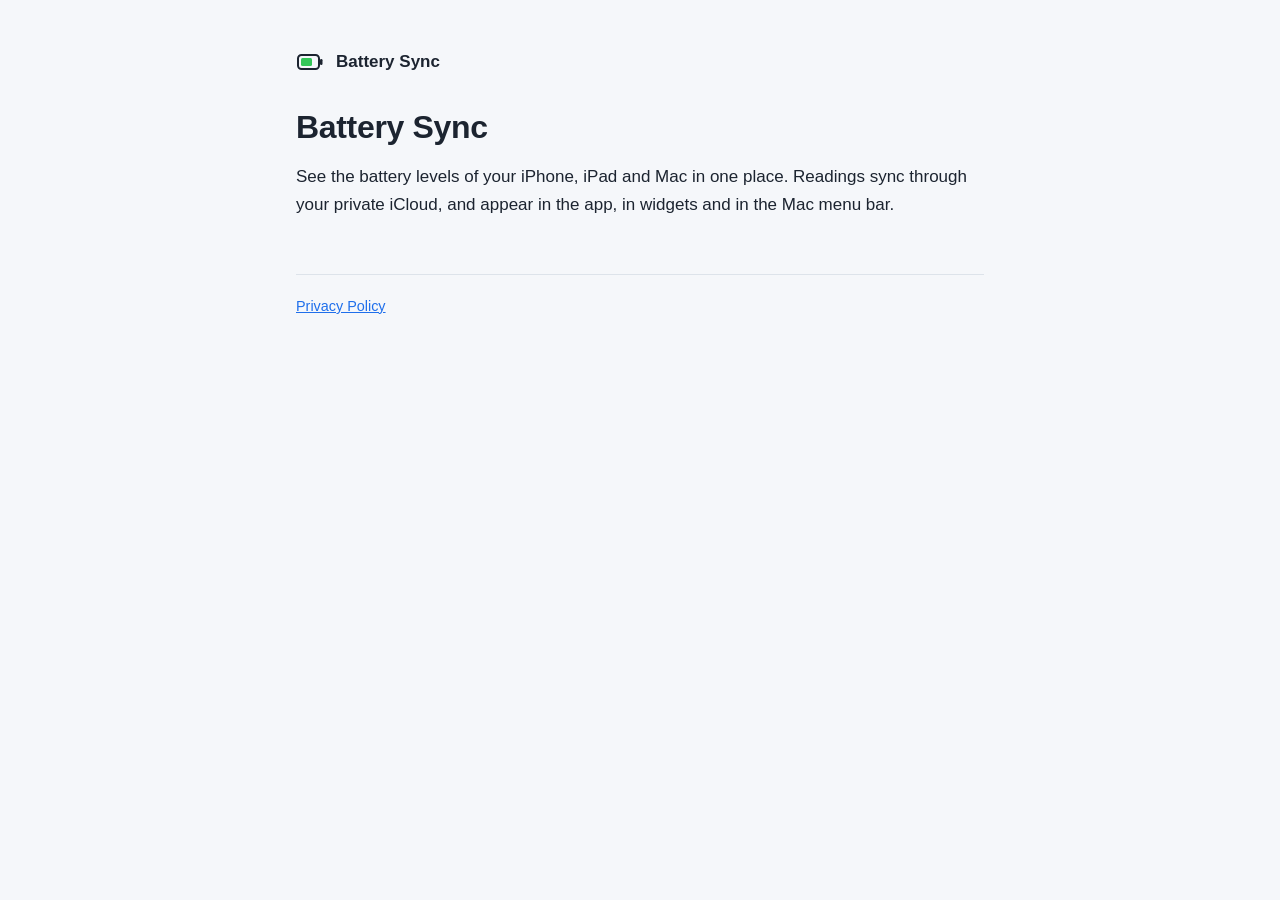
==== index.html @ 412a6c32 "Add privacy policy page and GitHub Pages config" ====
<!doctype html>
<html lang="en">
<head>
  <meta charset="utf-8">
  <meta name="viewport" content="width=device-width, initial-scale=1">
  <title>Battery Sync</title>
  <meta name="description" content="See the battery levels of your iPhone, iPad and Mac in one place, synced through your private iCloud.">
  <link rel="stylesheet" href="/assets/site.css">
</head>
<body>
  <div class="wrap">
    <header class="site">
      <svg class="mark" viewBox="0 0 28 28" aria-hidden="true">
        <rect x="2" y="7" width="21" height="14" rx="3.5" fill="none" stroke="currentColor" stroke-width="2"/>
        <rect x="24" y="11" width="2.5" height="6" rx="1.2" fill="currentColor"/>
        <rect x="5" y="10" width="11" height="8" rx="1.5" fill="#34c759"/>
      </svg>
      <a href="/">Battery Sync</a>
    </header>

    <main>
      <h1>Battery Sync</h1>
      <p>See the battery levels of your iPhone, iPad and Mac in one place. Readings sync through your private iCloud, and appear in the app, in widgets and in the Mac menu bar.</p>
    </main>

    <footer>
      <a href="/privacy">Privacy Policy</a>
    </footer>
  </div>
</body>
</html>
---- assets/site.css ----
:root {
  --bg: #f5f7fa;
  --surface: #ffffff;
  --text: #1c2430;
  --muted: #5b6676;
  --accent: #1f6feb;
  --border: #dde3ea;
  color-scheme: light dark;
}

@media (prefers-color-scheme: dark) {
  :root {
    --bg: #0f141a;
    --surface: #171e26;
    --text: #e6ebf1;
    --muted: #9aa6b5;
    --accent: #5ea2ff;
    --border: #2a333e;
  }
}

* { box-sizing: border-box; }

html { -webkit-text-size-adjust: 100%; }

body {
  margin: 0;
  background: var(--bg);
  color: var(--text);
  font: 17px/1.6 -apple-system, BlinkMacSystemFont, "SF Pro Text", "Segoe UI", Roboto, Helvetica, Arial, sans-serif;
}

a { color: var(--accent); }

.wrap {
  max-width: 720px;
  margin: 0 auto;
  padding: 48px 16px 64px;
}

header.site {
  display: flex;
  align-items: center;
  gap: 12px;
  margin-bottom: 32px;
}

header.site a {
  color: var(--text);
  text-decoration: none;
  font-weight: 600;
}

.mark {
  width: 28px;
  height: 28px;
  flex: none;
}

h1 {
  font-size: 2rem;
  line-height: 1.2;
  margin: 0 0 8px;
  letter-spacing: -0.01em;
}

h2 {
  font-size: 1.2rem;
  margin: 40px 0 8px;
}

.meta { color: var(--muted); margin: 0 0 24px; }

.summary {
  background: var(--surface);
  border: 1px solid var(--border);
  border-radius: 14px;
  padding: 4px 20px;
}

.summary ul { padding-left: 20px; }

ul { padding-left: 22px; }
li { margin: 6px 0; }

footer {
  margin-top: 56px;
  padding-top: 20px;
  border-top: 1px solid var(--border);
  color: var(--muted);
  font-size: 0.9rem;
}
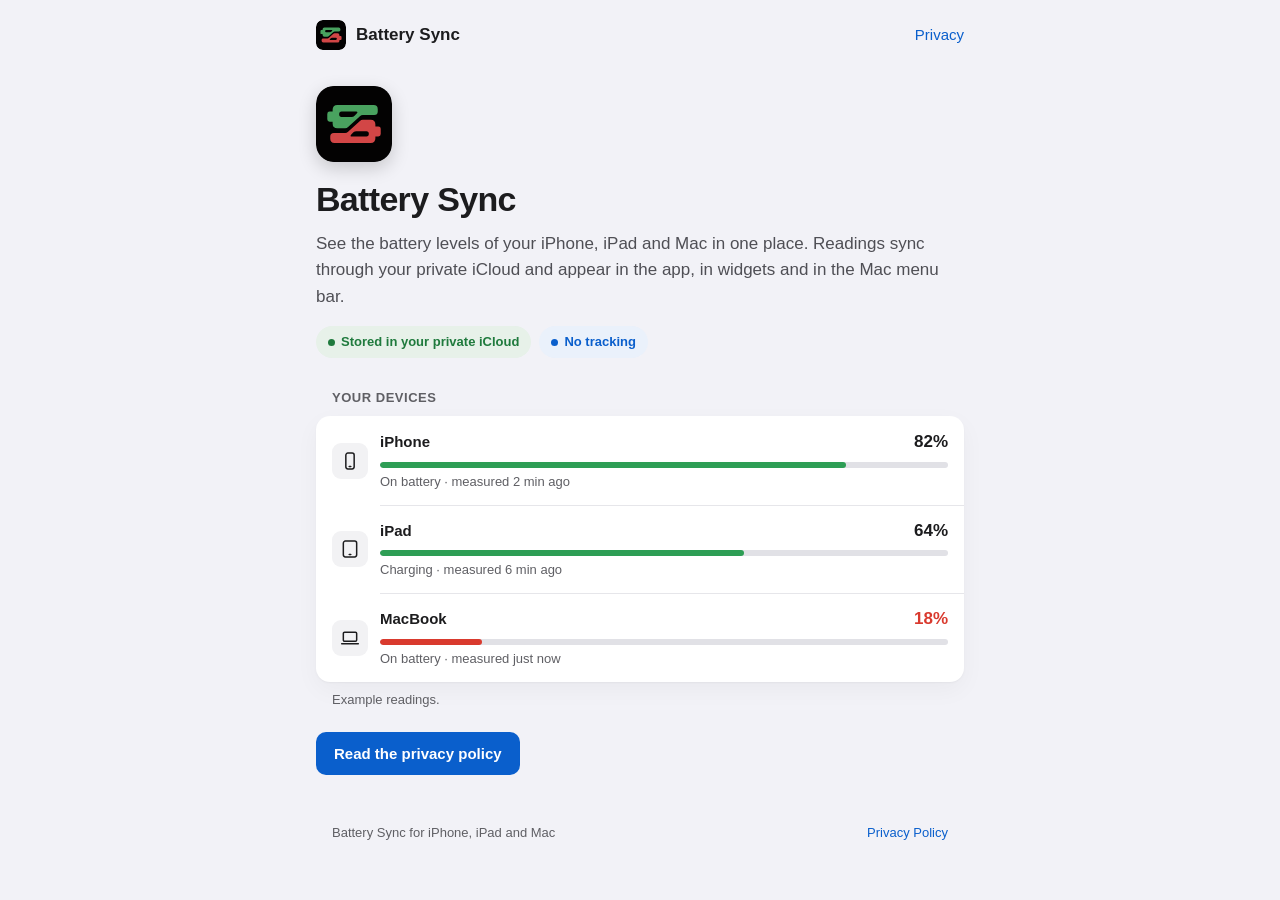
==== commit 9933e096: "Restyle site to match the Battery Sync app theme" ====
--- a/index.html
+++ b/index.html
@@ -5,25 +5,71 @@
   <meta name="viewport" content="width=device-width, initial-scale=1">
   <title>Battery Sync</title>
   <meta name="description" content="See the battery levels of your iPhone, iPad and Mac in one place, synced through your private iCloud.">
+  <meta name="theme-color" content="#f2f2f7" media="(prefers-color-scheme: light)">
+  <meta name="theme-color" content="#000000" media="(prefers-color-scheme: dark)">
+  <link rel="icon" href="/assets/icon.svg" type="image/svg+xml">
   <link rel="stylesheet" href="/assets/site.css">
 </head>
 <body>
+  <svg width="0" height="0" style="position:absolute" aria-hidden="true">
+    <symbol id="i-phone" viewBox="0 0 24 24"><rect x="7" y="2.5" width="10" height="19" rx="2.5"/><path d="M11 18.5h2"/></symbol>
+    <symbol id="i-ipad" viewBox="0 0 24 24"><rect x="4" y="2.5" width="16" height="19" rx="2.5"/><path d="M11 18.5h2"/></symbol>
+    <symbol id="i-laptop" viewBox="0 0 24 24"><rect x="4" y="5" width="16" height="11" rx="1.5"/><path d="M2 19h20"/></symbol>
+  </svg>
+
   <div class="wrap">
-    <header class="site">
-      <svg class="mark" viewBox="0 0 28 28" aria-hidden="true">
-        <rect x="2" y="7" width="21" height="14" rx="3.5" fill="none" stroke="currentColor" stroke-width="2"/>
-        <rect x="24" y="11" width="2.5" height="6" rx="1.2" fill="currentColor"/>
-        <rect x="5" y="10" width="11" height="8" rx="1.5" fill="#34c759"/>
-      </svg>
-      <a href="/">Battery Sync</a>
+    <nav class="topbar" aria-label="Site">
+      <a class="brand" href="/"><img src="/assets/icon.svg" alt="">Battery Sync</a>
+      <a class="navlink" href="/privacy">Privacy</a>
+    </nav>
+
+    <header class="hero">
+      <img class="app-icon" src="/assets/icon.svg" alt="Battery Sync app icon">
+      <h1>Battery Sync</h1>
+      <p class="lede">See the battery levels of your iPhone, iPad and Mac in one place. Readings sync through your private iCloud and appear in the app, in widgets and in the Mac menu bar.</p>
+      <div class="badges">
+        <span class="badge">Stored in your private iCloud</span>
+        <span class="badge blue">No tracking</span>
+      </div>
     </header>
 
     <main>
-      <h1>Battery Sync</h1>
-      <p>See the battery levels of your iPhone, iPad and Mac in one place. Readings sync through your private iCloud, and appear in the app, in widgets and in the Mac menu bar.</p>
+      <section aria-labelledby="devices">
+        <h2 class="section-title" id="devices">Your devices</h2>
+        <div class="card devices" role="img" aria-label="Example: iPhone at 82 percent, iPad at 64 percent charging, MacBook at 18 percent low">
+          <div class="row">
+            <span class="tile"><svg><use href="#i-phone"/></svg></span>
+            <div class="row-body">
+              <div class="device-head"><span class="device-name">iPhone</span><span class="device-pct">82%</span></div>
+              <div class="bar"><span style="width:82%"></span></div>
+              <div class="device-sub">On battery · measured 2 min ago</div>
+            </div>
+          </div>
+          <div class="row">
+            <span class="tile"><svg><use href="#i-ipad"/></svg></span>
+            <div class="row-body">
+              <div class="device-head"><span class="device-name">iPad</span><span class="device-pct">64%</span></div>
+              <div class="bar"><span style="width:64%"></span></div>
+              <div class="device-sub">Charging · measured 6 min ago</div>
+            </div>
+          </div>
+          <div class="row">
+            <span class="tile"><svg><use href="#i-laptop"/></svg></span>
+            <div class="row-body">
+              <div class="device-head"><span class="device-name">MacBook</span><span class="device-pct low">18%</span></div>
+              <div class="bar"><span class="low" style="width:18%"></span></div>
+              <div class="device-sub">On battery · measured just now</div>
+            </div>
+          </div>
+        </div>
+        <p class="footnote">Example readings.</p>
+      </section>
+
+      <a class="cta" href="/privacy">Read the privacy policy</a>
     </main>
 
     <footer>
+      <span>Battery Sync for iPhone, iPad and Mac</span>
       <a href="/privacy">Privacy Policy</a>
     </footer>
   </div>
--- a/assets/site.css
+++ b/assets/site.css
@@ -1,22 +1,54 @@
+/* Palette mirrors AppTheme in the Battery Sync app (UI/DesignSystem.swift). */
 :root {
-  --bg: #f5f7fa;
+  --background: #f2f2f7;
   --surface: #ffffff;
-  --text: #1c2430;
-  --muted: #5b6676;
-  --accent: #1f6feb;
-  --border: #dde3ea;
+  --elevated: #ffffff;
+  --line: #e1e1e6;
+  --divider: #e6e6ea;
+  --accent: #0a5fcc;
+  --link: #0a5fcc;
+  --text: #1c1c1e;
+  --muted: #5f5f64;
+  --secondary: #4f4f55;
+  --warning: #d93a2e;
+  --destructive: #b32318;
+  --recent: #1f7a3d;
+  --recent-tint: #e7f1e9;
+  --charging: #2e9e55;
+  --healthy-tint: #eaf1fb;
+  --healthy-border: #c9dcf5;
+  --danger-tint: #fcedeb;
+  --stale-tint: #e3e3e8;
+  --icon-tile: #f2f2f4;
+  --shadow: 0 1px 2px rgba(0, 0, 0, 0.04), 0 8px 24px rgba(0, 0, 0, 0.04);
   color-scheme: light dark;
 }
 
 @media (prefers-color-scheme: dark) {
   :root {
-    --bg: #0f141a;
-    --surface: #171e26;
-    --text: #e6ebf1;
-    --muted: #9aa6b5;
-    --accent: #5ea2ff;
-    --border: #2a333e;
+    --background: #000000;
+    --surface: #1c1c1e;
+    --elevated: #2c2c2e;
+    --line: #38383b;
+    --divider: #38383a;
+    --accent: #0a6cdb;
+    --link: #5aa9ff;
+    --text: #f2f2f7;
+    --muted: #aeaeb2;
+    --secondary: #bcbcc2;
+    --warning: #ff453a;
+    --destructive: #ff6961;
+    --recent: #4cd97b;
+    --recent-tint: #12301c;
+    --charging: #30d158;
+    --healthy-tint: #14263d;
+    --healthy-border: #2a3a52;
+    --danger-tint: #2e1614;
+    --stale-tint: #3a3a3c;
+    --icon-tile: #2c2c2e;
+    --shadow: none;
   }
+  .hero .app-icon, .brand img { box-shadow: 0 0 0 1px var(--line); }
 }
 
 * { box-sizing: border-box; }
@@ -25,68 +57,243 @@
 
 body {
   margin: 0;
-  background: var(--bg);
+  background: var(--background);
   color: var(--text);
-  font: 17px/1.6 -apple-system, BlinkMacSystemFont, "SF Pro Text", "Segoe UI", Roboto, Helvetica, Arial, sans-serif;
-}
-
-a { color: var(--accent); }
+  font: 17px/1.55 -apple-system, BlinkMacSystemFont, "SF Pro Text", "Segoe UI", Roboto, Helvetica, Arial, sans-serif;
+  -webkit-font-smoothing: antialiased;
+}
+
+a { color: var(--link); text-decoration: none; }
+a:hover { text-decoration: underline; }
+a:focus-visible { outline: 2px solid var(--accent); outline-offset: 2px; border-radius: 4px; }
+
+strong { font-weight: 600; }
 
 .wrap {
-  max-width: 720px;
+  max-width: 680px;
   margin: 0 auto;
-  padding: 48px 16px 64px;
-}
-
-header.site {
-  display: flex;
-  align-items: center;
+  padding: 20px 16px 56px;
+}
+
+/* Top bar */
+.topbar {
+  display: flex;
+  align-items: center;
+  justify-content: space-between;
   gap: 12px;
-  margin-bottom: 32px;
-}
-
-header.site a {
+  margin-bottom: 36px;
+}
+
+.brand {
+  display: inline-flex;
+  align-items: center;
+  gap: 10px;
   color: var(--text);
-  text-decoration: none;
-  font-weight: 600;
-}
-
-.mark {
-  width: 28px;
-  height: 28px;
+  font-weight: 600;
+}
+.brand:hover { text-decoration: none; }
+.brand img { width: 30px; height: 30px; border-radius: 7px; }
+
+.navlink { font-size: 15px; font-weight: 500; }
+
+/* Hero */
+.hero { margin-bottom: 28px; }
+
+.hero .app-icon {
+  width: 76px;
+  height: 76px;
+  border-radius: 18px;
+  display: block;
+  margin-bottom: 18px;
+  box-shadow: 0 6px 18px rgba(0, 0, 0, 0.18);
+}
+
+h1 {
+  font-size: 34px;
+  line-height: 1.15;
+  font-weight: 700;
+  letter-spacing: -0.02em;
+  margin: 0 0 6px;
+}
+
+.lede {
+  color: var(--secondary);
+  margin: 12px 0 0;
+}
+
+.meta { color: var(--muted); font-size: 15px; margin: 0; }
+
+.badges { display: flex; flex-wrap: wrap; gap: 8px; margin-top: 16px; }
+
+.badge {
+  display: inline-flex;
+  align-items: center;
+  gap: 6px;
+  padding: 6px 12px;
+  border-radius: 999px;
+  font-size: 13px;
+  font-weight: 600;
+  background: var(--recent-tint);
+  color: var(--recent);
+}
+.badge::before {
+  content: "";
+  width: 7px;
+  height: 7px;
+  border-radius: 50%;
+  background: currentColor;
+}
+.badge.blue { background: var(--healthy-tint); color: var(--link); }
+
+/* Grouped sections, like GlacierSection */
+section { margin-top: 30px; }
+
+.section-title {
+  font-size: 13px;
+  font-weight: 600;
+  text-transform: uppercase;
+  letter-spacing: 0.04em;
+  color: var(--muted);
+  margin: 0 0 8px;
+  padding: 0 16px;
+}
+
+.card {
+  background: var(--surface);
+  border-radius: 14px;
+  box-shadow: var(--shadow);
+  overflow: hidden;
+}
+
+.card > p { margin: 0; padding: 14px 16px; }
+.card > p + p { padding-top: 0; }
+
+.footnote {
+  font-size: 13px;
+  color: var(--muted);
+  margin: 8px 0 0;
+  padding: 0 16px;
+}
+
+.row {
+  display: flex;
+  align-items: flex-start;
+  gap: 12px;
+  padding: 13px 16px;
+  position: relative;
+}
+
+.row + .row::before {
+  content: "";
+  position: absolute;
+  top: 0;
+  right: 0;
+  left: 64px;
+  height: 1px;
+  background: var(--divider);
+}
+
+.row-body { min-width: 0; flex: 1; }
+
+.row-title {
+  font-size: 16px;
+  font-weight: 600;
+  line-height: 1.35;
+  margin: 2px 0 2px;
+}
+
+.row-detail {
+  font-size: 15px;
+  line-height: 1.5;
+  color: var(--muted);
+  margin: 0;
+}
+
+.row.danger .row-title { color: var(--destructive); }
+
+/* Icon tiles, like DeviceIcon */
+.tile {
   flex: none;
-}
-
-h1 {
-  font-size: 2rem;
-  line-height: 1.2;
-  margin: 0 0 8px;
-  letter-spacing: -0.01em;
-}
-
-h2 {
-  font-size: 1.2rem;
-  margin: 40px 0 8px;
-}
-
-.meta { color: var(--muted); margin: 0 0 24px; }
-
+  width: 36px;
+  height: 36px;
+  border-radius: 9px;
+  display: grid;
+  place-items: center;
+  background: var(--icon-tile);
+  color: var(--text);
+}
+.tile svg {
+  width: 20px;
+  height: 20px;
+  fill: none;
+  stroke: currentColor;
+  stroke-width: 1.8;
+  stroke-linecap: round;
+  stroke-linejoin: round;
+}
+.tile.blue { background: var(--healthy-tint); color: var(--link); }
+.tile.green { background: var(--recent-tint); color: var(--recent); }
+.tile.red { background: var(--danger-tint); color: var(--destructive); }
+.tile.gray { background: var(--stale-tint); color: var(--secondary); }
+
+/* Summary hero card */
 .summary {
   background: var(--surface);
-  border: 1px solid var(--border);
-  border-radius: 14px;
-  padding: 4px 20px;
-}
-
-.summary ul { padding-left: 20px; }
-
-ul { padding-left: 22px; }
-li { margin: 6px 0; }
+  border: 1px solid var(--healthy-border);
+  border-radius: 16px;
+  box-shadow: var(--shadow);
+  overflow: hidden;
+}
+.summary .row + .row::before { background: var(--divider); }
+
+/* Device preview on the home page, like the Devices list */
+.devices .row { align-items: center; }
+.device-head {
+  display: flex;
+  align-items: baseline;
+  justify-content: space-between;
+  gap: 8px;
+}
+.device-name { font-size: 15px; font-weight: 600; }
+.device-pct { font-size: 17px; font-weight: 700; font-variant-numeric: tabular-nums; }
+.device-pct.low { color: var(--warning); }
+.device-sub { font-size: 13px; color: var(--muted); margin-top: 4px; }
+.bar {
+  height: 6px;
+  border-radius: 3px;
+  background: var(--line);
+  margin-top: 6px;
+  overflow: hidden;
+}
+.bar span { display: block; height: 100%; border-radius: 3px; background: var(--charging); }
+.bar span.low { background: var(--warning); }
+
+.cta {
+  display: inline-flex;
+  align-items: center;
+  gap: 8px;
+  margin-top: 22px;
+  padding: 10px 18px;
+  border-radius: 10px;
+  background: var(--accent);
+  color: #fff;
+  font-weight: 600;
+  font-size: 15px;
+}
+.cta:hover { text-decoration: none; filter: brightness(1.06); }
 
 footer {
-  margin-top: 56px;
-  padding-top: 20px;
-  border-top: 1px solid var(--border);
-  color: var(--muted);
-  font-size: 0.9rem;
-}
+  margin-top: 48px;
+  padding: 0 16px;
+  color: var(--muted);
+  font-size: 13px;
+  display: flex;
+  flex-wrap: wrap;
+  gap: 6px 16px;
+  justify-content: space-between;
+}
+
+@media (max-width: 480px) {
+  h1 { font-size: 30px; }
+  .hero .app-icon { width: 64px; height: 64px; border-radius: 15px; }
+}
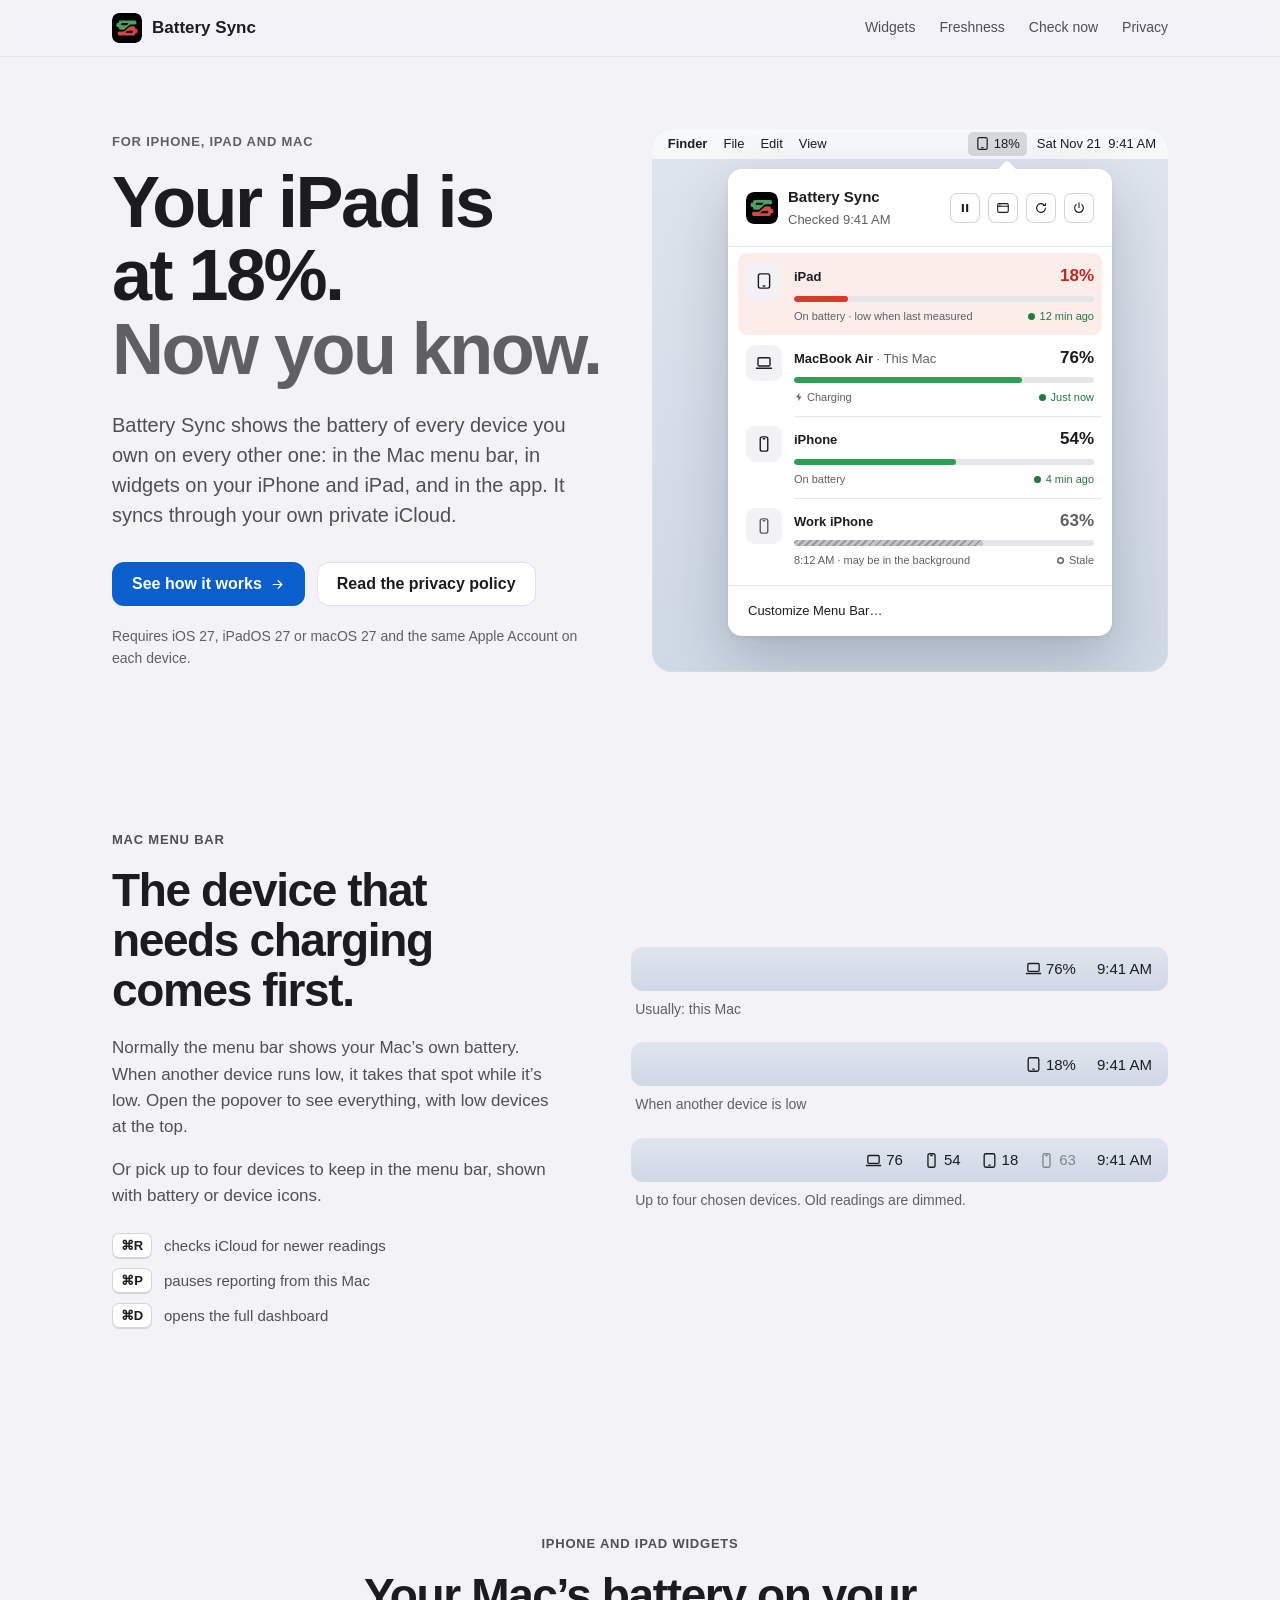
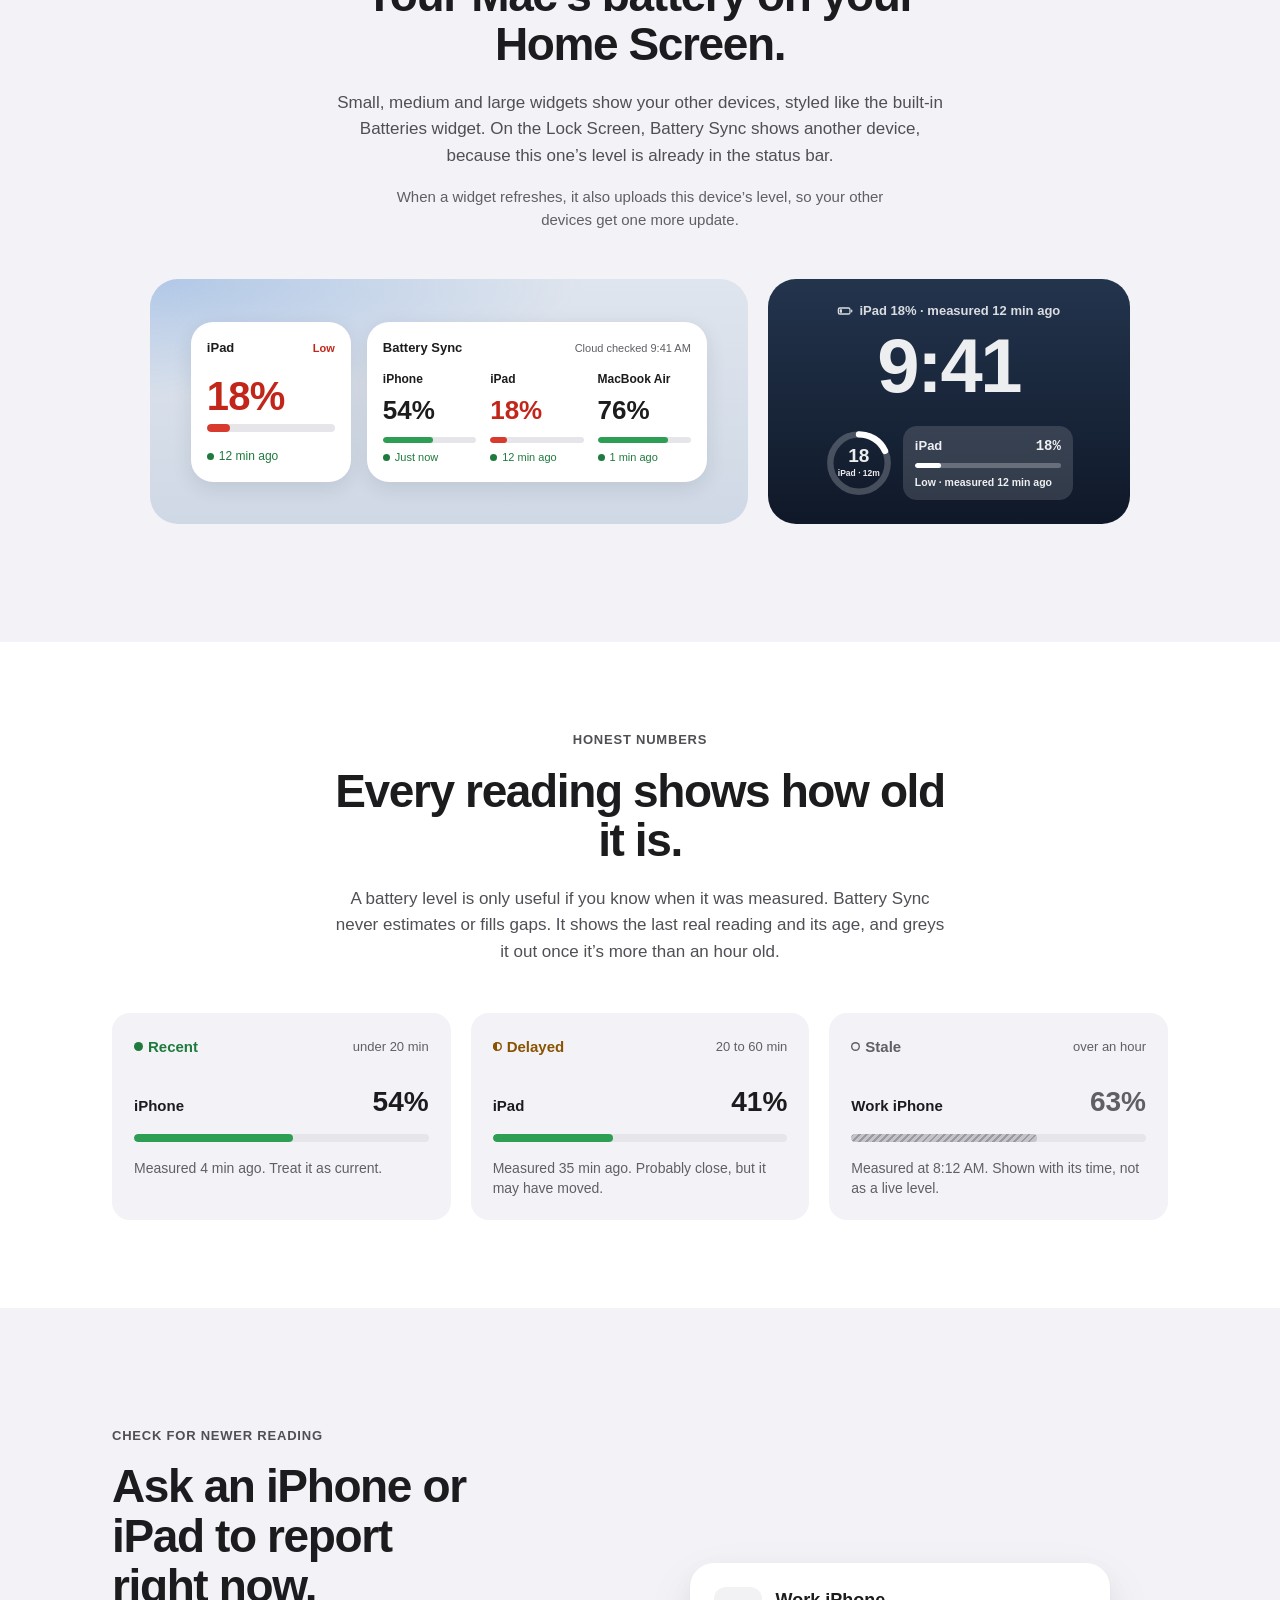
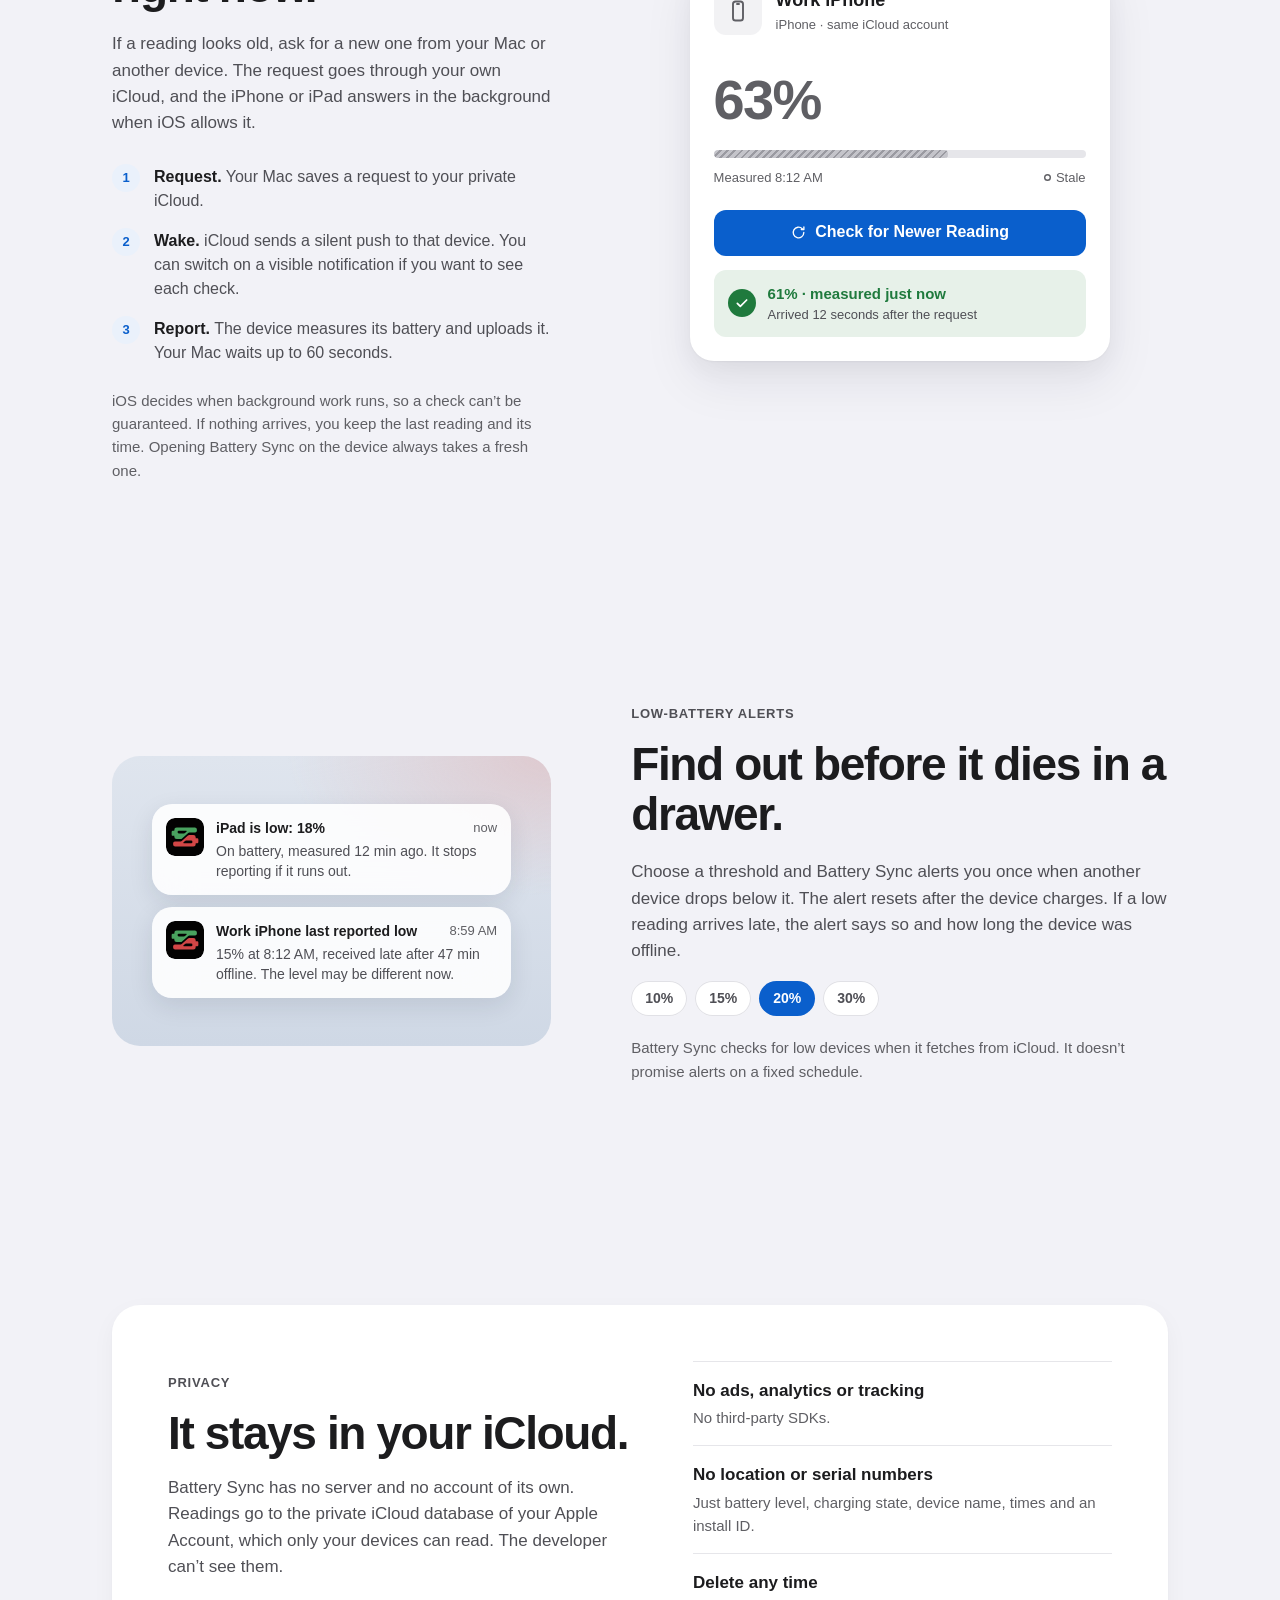
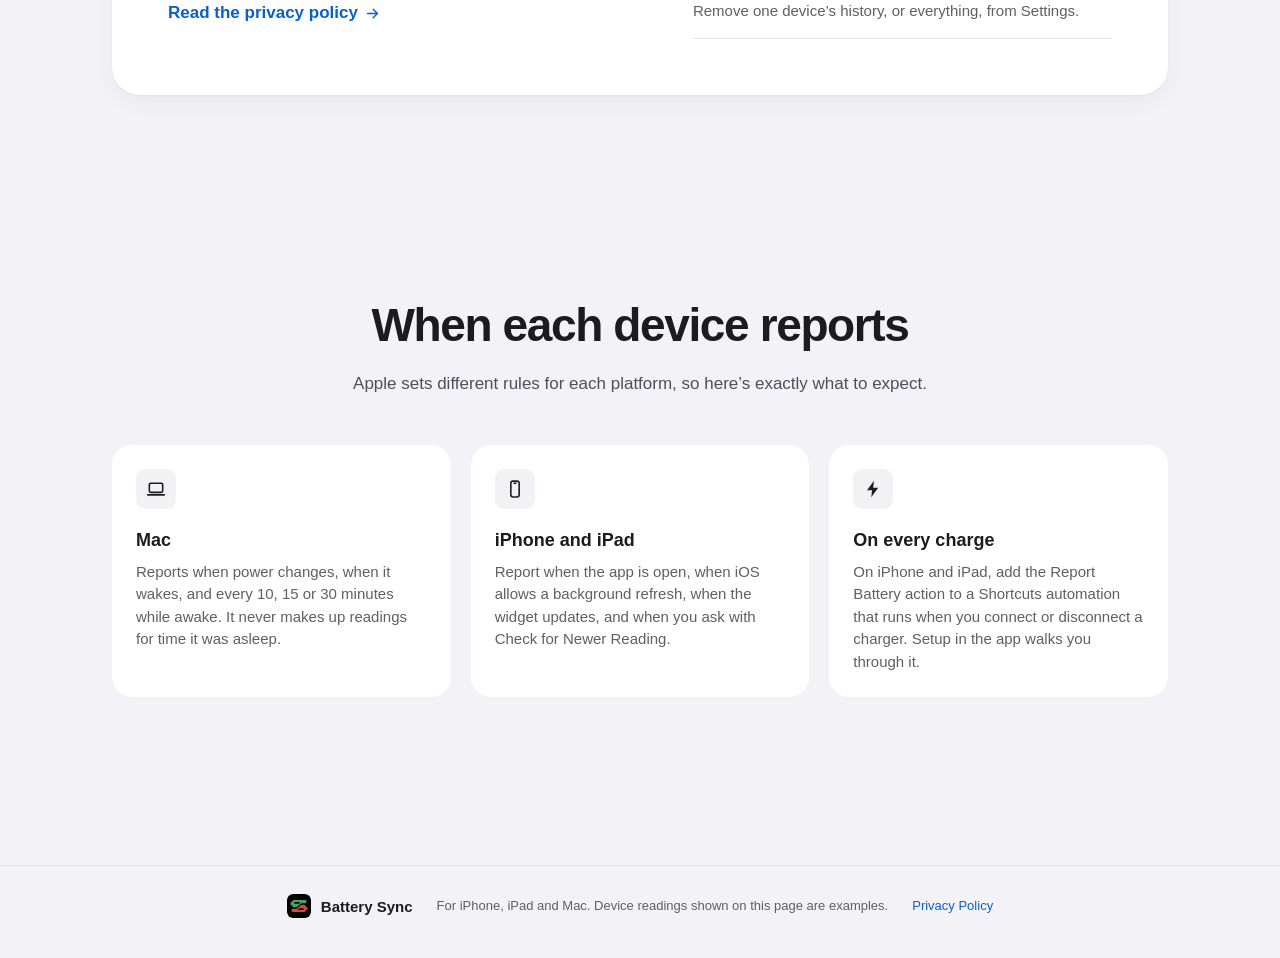
==== commit b17cd46f: "Design and build the home page" ====
--- a/index.html
+++ b/index.html
@@ -3,75 +3,343 @@
 <head>
   <meta charset="utf-8">
   <meta name="viewport" content="width=device-width, initial-scale=1">
-  <title>Battery Sync</title>
-  <meta name="description" content="See the battery levels of your iPhone, iPad and Mac in one place, synced through your private iCloud.">
+  <title>Battery Sync for iPhone, iPad and Mac</title>
+  <meta name="description" content="See the battery level of your iPhone, iPad and Mac on each other: in the Mac menu bar, in widgets and in the app. Synced through your private iCloud.">
   <meta name="theme-color" content="#f2f2f7" media="(prefers-color-scheme: light)">
   <meta name="theme-color" content="#000000" media="(prefers-color-scheme: dark)">
+  <meta property="og:title" content="Battery Sync">
+  <meta property="og:description" content="Your iPhone, iPad and Mac batteries, on each other. Synced through your private iCloud.">
+  <link rel="canonical" href="https://batterysynceverywhere.url2.at/">
   <link rel="icon" href="/assets/icon.svg" type="image/svg+xml">
   <link rel="stylesheet" href="/assets/site.css">
+  <link rel="stylesheet" href="/assets/home.css">
 </head>
-<body>
+<body class="home">
   <svg width="0" height="0" style="position:absolute" aria-hidden="true">
-    <symbol id="i-phone" viewBox="0 0 24 24"><rect x="7" y="2.5" width="10" height="19" rx="2.5"/><path d="M11 18.5h2"/></symbol>
-    <symbol id="i-ipad" viewBox="0 0 24 24"><rect x="4" y="2.5" width="16" height="19" rx="2.5"/><path d="M11 18.5h2"/></symbol>
-    <symbol id="i-laptop" viewBox="0 0 24 24"><rect x="4" y="5" width="16" height="11" rx="1.5"/><path d="M2 19h20"/></symbol>
+    <symbol id="g-laptop" viewBox="0 0 24 24"><rect x="4" y="5" width="16" height="11" rx="1.6"/><path d="M2 19h20"/></symbol>
+    <symbol id="g-phone" viewBox="0 0 24 24"><rect x="7" y="2.5" width="10" height="19" rx="2.6"/><path d="M11 5h2"/></symbol>
+    <symbol id="g-ipad" viewBox="0 0 24 24"><rect x="4.5" y="2.5" width="15" height="19" rx="2.4"/><path d="M11 18.6h2"/></symbol>
+    <symbol id="g-bolt" viewBox="0 0 24 24"><path fill="currentColor" stroke="none" d="M13.2 2 4.8 13.4h6.1L9.9 22l8.4-11.4h-6.1z"/></symbol>
+    <symbol id="g-pause" viewBox="0 0 24 24"><rect fill="currentColor" stroke="none" x="6.5" y="5" width="3.6" height="14" rx="1"/><rect fill="currentColor" stroke="none" x="13.9" y="5" width="3.6" height="14" rx="1"/></symbol>
+    <symbol id="g-window" viewBox="0 0 24 24"><rect x="3" y="4.5" width="18" height="15" rx="2.2"/><path d="M3 9h18"/><path d="M6 6.8h.01M8.4 6.8h.01"/></symbol>
+    <symbol id="g-refresh" viewBox="0 0 24 24"><path d="M19.5 12a7.5 7.5 0 1 1-2.2-5.3"/><path d="M19.6 4.2v3.6H16"/></symbol>
+    <symbol id="g-power" viewBox="0 0 24 24"><path d="M12 3v8"/><path d="M7.1 6.3a7.5 7.5 0 1 0 9.8 0"/></symbol>
+    <symbol id="g-battery" viewBox="0 0 24 24"><rect x="2" y="7.5" width="17.5" height="9" rx="2.4"/><path d="M22 10.8v2.4"/><rect fill="currentColor" stroke="none" x="4" y="9.5" width="3.5" height="5" rx=".8"/></symbol>
+    <symbol id="g-check" viewBox="0 0 24 24"><path d="M5 12.5l4.5 4.5L19 7.5"/></symbol>
+    <symbol id="g-arrow" viewBox="0 0 24 24"><path d="M5 12h14M13 6l6 6-6 6"/></symbol>
   </svg>
 
-  <div class="wrap">
-    <nav class="topbar" aria-label="Site">
+  <nav class="site-nav" aria-label="Site">
+    <div class="container nav-inner">
       <a class="brand" href="/"><img src="/assets/icon.svg" alt="">Battery Sync</a>
-      <a class="navlink" href="/privacy">Privacy</a>
-    </nav>
-
-    <header class="hero">
-      <img class="app-icon" src="/assets/icon.svg" alt="Battery Sync app icon">
-      <h1>Battery Sync</h1>
-      <p class="lede">See the battery levels of your iPhone, iPad and Mac in one place. Readings sync through your private iCloud and appear in the app, in widgets and in the Mac menu bar.</p>
-      <div class="badges">
-        <span class="badge">Stored in your private iCloud</span>
-        <span class="badge blue">No tracking</span>
-      </div>
-    </header>
-
-    <main>
-      <section aria-labelledby="devices">
-        <h2 class="section-title" id="devices">Your devices</h2>
-        <div class="card devices" role="img" aria-label="Example: iPhone at 82 percent, iPad at 64 percent charging, MacBook at 18 percent low">
-          <div class="row">
-            <span class="tile"><svg><use href="#i-phone"/></svg></span>
-            <div class="row-body">
-              <div class="device-head"><span class="device-name">iPhone</span><span class="device-pct">82%</span></div>
-              <div class="bar"><span style="width:82%"></span></div>
-              <div class="device-sub">On battery · measured 2 min ago</div>
-            </div>
-          </div>
-          <div class="row">
-            <span class="tile"><svg><use href="#i-ipad"/></svg></span>
-            <div class="row-body">
-              <div class="device-head"><span class="device-name">iPad</span><span class="device-pct">64%</span></div>
-              <div class="bar"><span style="width:64%"></span></div>
-              <div class="device-sub">Charging · measured 6 min ago</div>
-            </div>
-          </div>
-          <div class="row">
-            <span class="tile"><svg><use href="#i-laptop"/></svg></span>
-            <div class="row-body">
-              <div class="device-head"><span class="device-name">MacBook</span><span class="device-pct low">18%</span></div>
-              <div class="bar"><span class="low" style="width:18%"></span></div>
-              <div class="device-sub">On battery · measured just now</div>
-            </div>
-          </div>
-        </div>
-        <p class="footnote">Example readings.</p>
-      </section>
-
-      <a class="cta" href="/privacy">Read the privacy policy</a>
-    </main>
-
-    <footer>
-      <span>Battery Sync for iPhone, iPad and Mac</span>
+      <div class="nav-links">
+        <a href="#widgets">Widgets</a>
+        <a href="#freshness">Freshness</a>
+        <a href="#check">Check now</a>
+        <a href="/privacy">Privacy</a>
+      </div>
+    </div>
+  </nav>
+
+  <header class="hero">
+    <div class="container hero-grid">
+      <div class="hero-copy">
+        <p class="eyebrow">For iPhone, iPad and Mac</p>
+        <h1>Your iPad is at&nbsp;18%.<br><span>Now you know.</span></h1>
+        <p class="hero-lede">Battery Sync shows the battery of every device you own on every other one: in the Mac menu bar, in widgets on your iPhone and iPad, and in the app. It syncs through your own private iCloud.</p>
+        <div class="hero-actions">
+          <a class="button primary" href="#how">See how it works <svg class="g"><use href="#g-arrow"/></svg></a>
+          <a class="button" href="/privacy">Read the privacy policy</a>
+        </div>
+        <p class="hero-note">Requires iOS 27, iPadOS 27 or macOS 27 and the same Apple Account on each device.</p>
+      </div>
+
+      <div class="hero-visual" aria-label="The Battery Sync menu bar popover on a Mac, listing an iPad at 18 percent, a MacBook Air at 76 percent and charging, an iPhone at 54 percent, and a work iPhone whose reading is stale." role="img">
+        <div class="desk">
+          <div class="menubar" aria-hidden="true">
+            <span class="mb-left"><b>Finder</b><span>File</span><span>Edit</span><span>View</span></span>
+            <span class="mb-right">
+              <span class="mb-item active"><svg class="g"><use href="#g-ipad"/></svg>18%</span>
+              <span class="mb-clock">Sat Nov 21&nbsp; 9:41 AM</span>
+            </span>
+          </div>
+          <div class="popover" aria-hidden="true">
+            <div class="pop-head">
+              <img src="/assets/icon.svg" alt="" class="pop-icon">
+              <div class="pop-title"><b>Battery Sync</b><span>Checked 9:41 AM</span></div>
+              <div class="pop-buttons">
+                <span class="pbtn"><svg class="g"><use href="#g-pause"/></svg></span>
+                <span class="pbtn"><svg class="g"><use href="#g-window"/></svg></span>
+                <span class="pbtn"><svg class="g"><use href="#g-refresh"/></svg></span>
+                <span class="pbtn"><svg class="g"><use href="#g-power"/></svg></span>
+              </div>
+            </div>
+            <div class="pop-rows">
+              <div class="drow alert">
+                <span class="dtile"><svg class="g"><use href="#g-ipad"/></svg></span>
+                <div class="dbody">
+                  <div class="dline"><b>iPad</b><span class="pct low">18%</span></div>
+                  <div class="lbar"><i class="low" style="width:18%"></i></div>
+                  <div class="dline sub"><span>On battery · low when last measured</span><span class="fresh recent"><i class="dot"></i>12 min ago</span></div>
+                </div>
+              </div>
+              <div class="drow">
+                <span class="dtile"><svg class="g"><use href="#g-laptop"/></svg></span>
+                <div class="dbody">
+                  <div class="dline"><span><b>MacBook Air</b> <span class="muted">· This Mac</span></span><span class="pct">76%</span></div>
+                  <div class="lbar"><i style="width:76%"></i></div>
+                  <div class="dline sub"><span><svg class="g bolt"><use href="#g-bolt"/></svg>Charging</span><span class="fresh recent"><i class="dot"></i>Just now</span></div>
+                </div>
+              </div>
+              <div class="drow">
+                <span class="dtile"><svg class="g"><use href="#g-phone"/></svg></span>
+                <div class="dbody">
+                  <div class="dline"><b>iPhone</b><span class="pct">54%</span></div>
+                  <div class="lbar"><i style="width:54%"></i></div>
+                  <div class="dline sub"><span>On battery</span><span class="fresh recent"><i class="dot"></i>4 min ago</span></div>
+                </div>
+              </div>
+              <div class="drow stale">
+                <span class="dtile"><svg class="g"><use href="#g-phone"/></svg></span>
+                <div class="dbody">
+                  <div class="dline"><b>Work iPhone</b><span class="pct">63%</span></div>
+                  <div class="lbar"><i class="hatch" style="width:63%"></i></div>
+                  <div class="dline sub"><span>8:12 AM · may be in the background</span><span class="fresh"><i class="dot empty"></i>Stale</span></div>
+                </div>
+              </div>
+            </div>
+            <div class="pop-foot">Customize Menu Bar…</div>
+          </div>
+        </div>
+      </div>
+    </div>
+  </header>
+
+  <main id="how">
+    <!-- Menu bar -->
+    <section class="feature">
+      <div class="container split">
+        <div class="copy">
+          <p class="kicker">Mac menu bar</p>
+          <h2>The device that needs charging comes&nbsp;first.</h2>
+          <p>Normally the menu bar shows your Mac’s own battery. When another device runs low, it takes that spot while it’s low. Open the popover to see everything, with low devices at the top.</p>
+          <p>Or pick up to four devices to keep in the menu bar, shown with battery or device icons.</p>
+          <ul class="facts">
+            <li><kbd>⌘R</kbd> checks iCloud for newer readings</li>
+            <li><kbd>⌘P</kbd> pauses reporting from this Mac</li>
+            <li><kbd>⌘D</kbd> opens the full dashboard</li>
+          </ul>
+        </div>
+        <div class="visual stack-bars" role="img" aria-label="Three ways the menu bar item can look: this Mac at 76 percent, an iPad at 18 percent when it is low, and four chosen devices side by side.">
+          <figure>
+            <div class="bar-strip"><span class="mb-item"><svg class="g"><use href="#g-laptop"/></svg>76%</span><span class="mb-clock">9:41 AM</span></div>
+            <figcaption>Usually: this Mac</figcaption>
+          </figure>
+          <figure>
+            <div class="bar-strip"><span class="mb-item"><svg class="g"><use href="#g-ipad"/></svg>18%</span><span class="mb-clock">9:41 AM</span></div>
+            <figcaption>When another device is low</figcaption>
+          </figure>
+          <figure>
+            <div class="bar-strip"><span class="mb-item"><svg class="g"><use href="#g-laptop"/></svg>76</span><span class="mb-item"><svg class="g"><use href="#g-phone"/></svg>54</span><span class="mb-item"><svg class="g"><use href="#g-ipad"/></svg>18</span><span class="mb-item dim"><svg class="g"><use href="#g-phone"/></svg>63</span><span class="mb-clock">9:41 AM</span></div>
+            <figcaption>Up to four chosen devices. Old readings are dimmed.</figcaption>
+          </figure>
+        </div>
+      </div>
+    </section>
+
+    <!-- Widgets -->
+    <section class="feature" id="widgets">
+      <div class="container">
+        <div class="copy center">
+          <p class="kicker">iPhone and iPad widgets</p>
+          <h2>Your Mac’s battery on your Home&nbsp;Screen.</h2>
+          <p>Small, medium and large widgets show your other devices, styled like the built-in Batteries widget. On the Lock Screen, Battery Sync shows another device, because this one’s level is already in the status bar.</p>
+          <p class="small">When a widget refreshes, it also uploads this device’s level, so your other devices get one more update.</p>
+        </div>
+        <div class="visual widgets-visual">
+          <div class="homescreen" role="img" aria-label="A small widget showing the iPad at 18 percent, marked Low, and a medium widget showing iPhone 54 percent, iPad 18 percent and MacBook Air 76 percent.">
+            <div class="w w-small">
+              <div class="w-top"><b>iPad</b><span class="lowtag">Low</span></div>
+              <div class="w-big low">18%</div>
+              <div class="lbar thick"><i class="low" style="width:18%"></i></div>
+              <div class="fresh recent"><i class="dot"></i>12 min ago</div>
+            </div>
+            <div class="w w-medium">
+              <div class="w-head"><b>Battery Sync</b><span>Cloud checked 9:41 AM</span></div>
+              <div class="w-cols">
+                <div><b>iPhone</b><div class="w-mid">54%</div><div class="lbar"><i style="width:54%"></i></div><div class="fresh recent"><i class="dot"></i>Just now</div></div>
+                <div><b>iPad</b><div class="w-mid low">18%</div><div class="lbar"><i class="low" style="width:18%"></i></div><div class="fresh recent"><i class="dot"></i>12 min ago</div></div>
+                <div><b>MacBook Air</b><div class="w-mid">76%</div><div class="lbar"><i style="width:76%"></i></div><div class="fresh recent"><i class="dot"></i>1 min ago</div></div>
+              </div>
+            </div>
+          </div>
+          <div class="lockscreen" role="img" aria-label="A Lock Screen with three Battery Sync widgets, each showing the iPad at 18 percent, measured 12 minutes ago.">
+            <div class="ls-inline"><svg class="g"><use href="#g-battery"/></svg>iPad 18% · measured 12 min ago</div>
+            <div class="ls-time">9:41</div>
+            <div class="ls-widgets">
+              <div class="ls-circ">
+                <svg viewBox="0 0 64 64" class="ring" aria-hidden="true"><circle cx="32" cy="32" r="27" class="track"/><circle cx="32" cy="32" r="27" class="value" stroke-dasharray="30.5 169.6"/></svg>
+                <div class="ls-circ-text"><b>18</b><span>iPad · 12m</span></div>
+              </div>
+              <div class="ls-rect">
+                <div class="dline"><b>iPad</b><b class="mono">18%</b></div>
+                <div class="ls-bar"><i style="width:18%"></i></div>
+                <span>Low · measured 12 min ago</span>
+              </div>
+            </div>
+          </div>
+        </div>
+      </div>
+    </section>
+
+    <!-- Freshness -->
+    <section class="feature band" id="freshness">
+      <div class="container">
+        <div class="copy center">
+          <p class="kicker">Honest numbers</p>
+          <h2>Every reading shows how old it&nbsp;is.</h2>
+          <p>A battery level is only useful if you know when it was measured. Battery Sync never estimates or fills gaps. It shows the last real reading and its age, and greys it out once it’s more than an hour old.</p>
+        </div>
+        <div class="ages" role="list">
+          <div class="age-card" role="listitem">
+            <div class="age-head"><span class="fresh recent"><i class="dot"></i>Recent</span><span class="age-range">under 20 min</span></div>
+            <div class="dline"><b>iPhone</b><span class="pct">54%</span></div>
+            <div class="lbar"><i style="width:54%"></i></div>
+            <p>Measured 4 min ago. Treat it as current.</p>
+          </div>
+          <div class="age-card" role="listitem">
+            <div class="age-head"><span class="fresh delayed"><i class="dot half"></i>Delayed</span><span class="age-range">20 to 60 min</span></div>
+            <div class="dline"><b>iPad</b><span class="pct">41%</span></div>
+            <div class="lbar"><i style="width:41%"></i></div>
+            <p>Measured 35 min ago. Probably close, but it may have moved.</p>
+          </div>
+          <div class="age-card stale" role="listitem">
+            <div class="age-head"><span class="fresh"><i class="dot empty"></i>Stale</span><span class="age-range">over an hour</span></div>
+            <div class="dline"><b>Work iPhone</b><span class="pct">63%</span></div>
+            <div class="lbar"><i class="hatch" style="width:63%"></i></div>
+            <p>Measured at 8:12 AM. Shown with its time, not as a live level.</p>
+          </div>
+        </div>
+      </div>
+    </section>
+
+    <!-- Check now -->
+    <section class="feature" id="check">
+      <div class="container split">
+        <div class="copy">
+          <p class="kicker">Check for Newer Reading</p>
+          <h2>Ask an iPhone or iPad to report right&nbsp;now.</h2>
+          <p>If a reading looks old, ask for a new one from your Mac or another device. The request goes through your own iCloud, and the iPhone or iPad answers in the background when iOS allows it.</p>
+          <ol class="steps">
+            <li><b>Request.</b> Your Mac saves a request to your private iCloud.</li>
+            <li><b>Wake.</b> iCloud sends a silent push to that device. You can switch on a visible notification if you want to see each check.</li>
+            <li><b>Report.</b> The device measures its battery and uploads it. Your Mac waits up to 60 seconds.</li>
+          </ol>
+          <p class="small">iOS decides when background work runs, so a check can’t be guaranteed. If nothing arrives, you keep the last reading and its time. Opening Battery Sync on the device always takes a fresh one.</p>
+        </div>
+        <div class="visual">
+          <div class="detail-card" role="img" aria-label="Device details for Work iPhone: 63 percent, measured at 8:12 AM, and a Check for Newer Reading button. Below it, a new reading of 61 percent that arrived 12 seconds after the request.">
+            <div class="dc-head">
+              <span class="dtile lg"><svg class="g"><use href="#g-phone"/></svg></span>
+              <div><b>Work iPhone</b><span>iPhone · same iCloud account</span></div>
+            </div>
+            <div class="dc-big muted">63%</div>
+            <div class="lbar thick"><i class="hatch" style="width:63%"></i></div>
+            <div class="dc-meta"><span>Measured 8:12 AM</span><span class="fresh"><i class="dot empty"></i>Stale</span></div>
+            <div class="dc-button"><svg class="g"><use href="#g-refresh"/></svg>Check for Newer Reading</div>
+            <div class="dc-result">
+              <span class="ok"><svg class="g"><use href="#g-check"/></svg></span>
+              <div><b>61% · measured just now</b><span>Arrived 12 seconds after the request</span></div>
+            </div>
+          </div>
+        </div>
+      </div>
+    </section>
+
+    <!-- Alerts -->
+    <section class="feature">
+      <div class="container split reverse">
+        <div class="copy">
+          <p class="kicker">Low-battery alerts</p>
+          <h2>Find out before it dies in a drawer.</h2>
+          <p>Choose a threshold and Battery Sync alerts you once when another device drops below it. The alert resets after the device charges. If a low reading arrives late, the alert says so and how long the device was offline.</p>
+          <div class="chips" aria-label="Alert thresholds">
+            <span>10%</span><span>15%</span><span class="on">20%</span><span>30%</span>
+          </div>
+          <p class="small">Battery Sync checks for low devices when it fetches from iCloud. It doesn’t promise alerts on a fixed schedule.</p>
+        </div>
+        <div class="visual notes" role="img" aria-label="Two notifications. One says iPad is low at 18 percent, measured 12 minutes ago. The other says Work iPhone last reported low at 15 percent and was received late.">
+          <div class="note">
+            <img src="/assets/icon.svg" alt="">
+            <div>
+              <div class="note-top"><b>iPad is low: 18%</b><span>now</span></div>
+              <p>On battery, measured 12 min ago. It stops reporting if it runs out.</p>
+            </div>
+          </div>
+          <div class="note">
+            <img src="/assets/icon.svg" alt="">
+            <div>
+              <div class="note-top"><b>Work iPhone last reported low</b><span>8:59 AM</span></div>
+              <p>15% at 8:12 AM, received late after 47 min offline. The level may be different now.</p>
+            </div>
+          </div>
+        </div>
+      </div>
+    </section>
+
+    <!-- Privacy -->
+    <section class="feature">
+      <div class="container">
+        <div class="privacy-panel">
+          <div class="copy">
+            <p class="kicker">Privacy</p>
+            <h2>It stays in your iCloud.</h2>
+            <p>Battery Sync has no server and no account of its own. Readings go to the private iCloud database of your Apple Account, which only your devices can read. The developer can’t see them.</p>
+            <a class="textlink" href="/privacy">Read the privacy policy <svg class="g"><use href="#g-arrow"/></svg></a>
+          </div>
+          <ul class="privacy-list">
+            <li><b>No ads, analytics or tracking</b><span>No third-party SDKs.</span></li>
+            <li><b>No location or serial numbers</b><span>Just battery level, charging state, device name, times and an install ID.</span></li>
+            <li><b>Delete any time</b><span>Remove one device’s history, or everything, from Settings.</span></li>
+          </ul>
+        </div>
+      </div>
+    </section>
+
+    <!-- Requirements -->
+    <section class="feature last">
+      <div class="container">
+        <div class="copy center">
+          <h2>When each device reports</h2>
+          <p>Apple sets different rules for each platform, so here’s exactly what to expect.</p>
+        </div>
+        <div class="specs">
+          <div class="spec">
+            <span class="dtile"><svg class="g"><use href="#g-laptop"/></svg></span>
+            <h3>Mac</h3>
+            <p>Reports when power changes, when it wakes, and every 10, 15 or 30 minutes while awake. It never makes up readings for time it was asleep.</p>
+          </div>
+          <div class="spec">
+            <span class="dtile"><svg class="g"><use href="#g-phone"/></svg></span>
+            <h3>iPhone and iPad</h3>
+            <p>Report when the app is open, when iOS allows a background refresh, when the widget updates, and when you ask with Check for Newer Reading.</p>
+          </div>
+          <div class="spec">
+            <span class="dtile"><svg class="g"><use href="#g-bolt"/></svg></span>
+            <h3>On every charge</h3>
+            <p>On iPhone and iPad, add the Report Battery action to a Shortcuts automation that runs when you connect or disconnect a charger. Setup in the app walks you through it.</p>
+          </div>
+        </div>
+      </div>
+    </section>
+  </main>
+
+  <footer class="site-footer">
+    <div class="container foot-inner">
+      <a class="brand" href="/"><img src="/assets/icon.svg" alt="">Battery Sync</a>
+      <span>For iPhone, iPad and Mac. Device readings shown on this page are examples.</span>
       <a href="/privacy">Privacy Policy</a>
-    </footer>
-  </div>
+    </div>
+  </footer>
 </body>
 </html>
--- a/assets/home.css
+++ b/assets/home.css
@@ -0,0 +1,593 @@
+/* Home page. Tokens come from site.css (AppTheme palette); mock-ups mirror the app's SwiftUI views. */
+:root {
+  --desk: #dfe5ee;
+  --desk-2: #cfd8e5;
+  --menubar: rgba(255, 255, 255, 0.72);
+  --lock-a: #23344d;
+  --lock-b: #0f1828;
+  --track: #e6e6ea;
+  --delayed: #8a5300;
+  --hatch-a: #c4c4ca;
+  --hatch-b: #9a9aa1;
+  --control-border: #d3d4da;
+  --band: #ffffff;
+  --pop-shadow: 0 24px 60px rgba(20, 30, 50, 0.22), 0 2px 6px rgba(20, 30, 50, 0.08);
+}
+
+@media (prefers-color-scheme: dark) {
+  :root {
+    --desk: #1a2130;
+    --desk-2: #121826;
+    --menubar: rgba(30, 30, 34, 0.72);
+    --track: #38383a;
+    --delayed: #ffb340;
+    --hatch-a: #5a5a60;
+    --hatch-b: #8e8e93;
+    --control-border: #48484c;
+    --band: #111113;
+    --pop-shadow: 0 24px 60px rgba(0, 0, 0, 0.6), 0 0 0 1px #38383b;
+  }
+}
+
+body.home { font-size: 17px; }
+
+.container {
+  max-width: 1120px;
+  margin: 0 auto;
+  padding: 0 16px;
+}
+@media (min-width: 720px) { .container { padding: 0 32px; } }
+
+svg.g {
+  width: 1em;
+  height: 1em;
+  fill: none;
+  stroke: currentColor;
+  stroke-width: 1.9;
+  stroke-linecap: round;
+  stroke-linejoin: round;
+  flex: none;
+}
+
+.g.bolt { fill: currentColor; stroke: none; width: 10px; height: 10px; margin-right: 3px; vertical-align: -1px; }
+
+/* Nav */
+.site-nav {
+  position: sticky;
+  top: 0;
+  z-index: 10;
+  background: color-mix(in srgb, var(--background) 82%, transparent);
+  -webkit-backdrop-filter: saturate(180%) blur(16px);
+  backdrop-filter: saturate(180%) blur(16px);
+  border-bottom: 1px solid color-mix(in srgb, var(--line) 70%, transparent);
+}
+.nav-inner { display: flex; align-items: center; justify-content: space-between; height: 56px; gap: 16px; }
+.nav-links { display: flex; gap: 24px; font-size: 14px; }
+.nav-links a { color: var(--secondary); }
+.nav-links a:hover { color: var(--text); text-decoration: none; }
+@media (max-width: 640px) { .nav-links a:not(:last-child) { display: none; } }
+
+/* Hero */
+.hero { padding: 72px 0 40px; overflow: hidden; }
+.hero-grid { display: grid; gap: 56px; align-items: center; }
+@media (min-width: 980px) { .hero-grid { grid-template-columns: 1fr 1.05fr; gap: 48px; } }
+
+.eyebrow, .kicker {
+  font-size: 13px;
+  font-weight: 600;
+  letter-spacing: 0.06em;
+  text-transform: uppercase;
+  color: var(--muted);
+  margin: 0 0 14px;
+}
+
+.hero h1 {
+  font-size: clamp(42px, 6.4vw, 72px);
+  line-height: 1.02;
+  letter-spacing: -0.035em;
+  font-weight: 700;
+  margin: 0;
+}
+.hero h1 span { color: var(--muted); }
+
+.hero-lede {
+  font-size: clamp(18px, 2vw, 20px);
+  line-height: 1.5;
+  color: var(--secondary);
+  margin: 24px 0 0;
+  max-width: 34em;
+}
+
+.hero-actions { display: flex; flex-wrap: wrap; gap: 12px; margin-top: 32px; }
+.button {
+  display: inline-flex;
+  align-items: center;
+  gap: 8px;
+  height: 44px;
+  padding: 0 20px;
+  border-radius: 12px;
+  font-size: 16px;
+  font-weight: 600;
+  color: var(--text);
+  background: var(--surface);
+  box-shadow: inset 0 0 0 1px var(--line);
+}
+.button:hover { text-decoration: none; background: var(--icon-tile); }
+.button.primary { background: var(--accent); color: #fff; box-shadow: none; }
+.button.primary:hover { filter: brightness(1.08); background: var(--accent); }
+.button .g { font-size: 15px; }
+
+.hero-note { font-size: 14px; color: var(--muted); margin: 20px 0 0; }
+
+/* Desk scene */
+.desk {
+  position: relative;
+  border-radius: 20px;
+  background: linear-gradient(180deg, var(--desk) 0%, var(--desk-2) 100%);
+  padding: 0 0 36px;
+  overflow: hidden;
+  box-shadow: inset 0 0 0 1px color-mix(in srgb, var(--line) 60%, transparent);
+}
+
+.menubar {
+  display: flex;
+  justify-content: space-between;
+  align-items: center;
+  height: 30px;
+  padding: 0 12px 0 16px;
+  font-size: 13px;
+  background: var(--menubar);
+  -webkit-backdrop-filter: blur(20px);
+  backdrop-filter: blur(20px);
+  color: var(--text);
+}
+.mb-left { display: flex; gap: 16px; white-space: nowrap; overflow: hidden; }
+.mb-left b { font-weight: 700; }
+.mb-right { display: flex; align-items: center; gap: 10px; white-space: nowrap; }
+.mb-item {
+  display: inline-flex;
+  align-items: center;
+  gap: 4px;
+  padding: 2px 7px;
+  border-radius: 5px;
+  font-weight: 500;
+  font-variant-numeric: tabular-nums;
+}
+.mb-item .g { font-size: 15px; }
+.mb-item.active { background: color-mix(in srgb, var(--text) 14%, transparent); }
+.mb-item.dim { opacity: 0.45; }
+.mb-clock { font-weight: 500; }
+@media (max-width: 520px) { .mb-left span { display: none; } }
+
+.popover {
+  position: relative;
+  width: min(384px, calc(100% - 24px));
+  margin: 10px 12px 0 auto;
+  background: var(--surface);
+  border-radius: 14px;
+  box-shadow: var(--pop-shadow);
+  font-size: 13px;
+}
+@media (min-width: 560px) { .popover { margin-right: 56px; } }
+.popover::before {
+  content: "";
+  position: absolute;
+  top: -6px;
+  right: 98px;
+  width: 14px;
+  height: 14px;
+  background: var(--surface);
+  transform: rotate(45deg);
+  border-radius: 3px 0 0 0;
+}
+
+.pop-head { display: flex; align-items: center; gap: 10px; padding: 16px 18px; border-bottom: 1px solid var(--divider); }
+.pop-icon { width: 32px; height: 32px; border-radius: 8px; }
+.pop-title { display: flex; flex-direction: column; gap: 2px; min-width: 0; }
+.pop-title b { font-size: 15px; }
+.pop-title span { color: var(--muted); }
+.pop-buttons { margin-left: auto; display: flex; gap: 8px; }
+.pbtn {
+  width: 30px;
+  height: 30px;
+  border-radius: 7px;
+  display: grid;
+  place-items: center;
+  box-shadow: inset 0 0 0 1px var(--control-border);
+  font-size: 14px;
+}
+@media (max-width: 400px) { .pbtn:nth-child(2) { display: none; } }
+
+.pop-rows { padding: 6px 10px; }
+.pop-foot {
+  border-top: 1px solid var(--divider);
+  padding: 15px 20px;
+  font-size: 13px;
+}
+
+/* Device row, like MacMenuDeviceRow */
+.drow {
+  display: flex;
+  align-items: flex-start;
+  gap: 12px;
+  padding: 10px 8px;
+  border-radius: 9px;
+  position: relative;
+}
+.drow + .drow::before {
+  content: "";
+  position: absolute;
+  top: 0;
+  left: 56px;
+  right: 0;
+  height: 1px;
+  background: var(--divider);
+}
+.drow.alert { background: var(--danger-tint); }
+.drow.alert + .drow::before { display: none; }
+.drow.stale .dtile, .drow.stale .pct { color: var(--muted); }
+
+.dtile {
+  flex: none;
+  width: 36px;
+  height: 36px;
+  border-radius: 9px;
+  display: grid;
+  place-items: center;
+  background: var(--icon-tile);
+  font-size: 18px;
+}
+.dtile.lg { width: 48px; height: 48px; border-radius: 12px; font-size: 24px; }
+
+.dbody { flex: 1; min-width: 0; }
+.dline {
+  display: flex;
+  justify-content: space-between;
+  align-items: baseline;
+  gap: 8px;
+}
+.dline b { font-weight: 600; }
+.dline.sub { font-size: 11px; color: var(--muted); margin-top: 6px; }
+.dline.sub > span:first-child { min-width: 0; overflow: hidden; text-overflow: ellipsis; white-space: nowrap; }
+.muted { color: var(--muted); }
+.pct { font-size: 17px; font-weight: 600; font-variant-numeric: tabular-nums; }
+.pct.low, .low { color: var(--lowtext, #c2261a); }
+
+:root { --lowtext: #c2261a; }
+@media (prefers-color-scheme: dark) { :root { --lowtext: #ff6961; } }
+
+/* Level bar, like DeviceLevelBar / LevelBar */
+.lbar {
+  height: 6px;
+  border-radius: 99px;
+  background: var(--track);
+  overflow: hidden;
+  margin-top: 6px;
+}
+.lbar.thick { height: 8px; }
+.lbar i { display: block; height: 100%; border-radius: 99px; background: var(--charging); }
+.lbar i.low { background: var(--warning); }
+.lbar i.hatch {
+  background: repeating-linear-gradient(-45deg, var(--hatch-b) 0 2px, var(--hatch-a) 2px 5px);
+}
+
+/* Freshness badge */
+.fresh {
+  display: inline-flex;
+  align-items: center;
+  gap: 5px;
+  font-weight: 500;
+  white-space: nowrap;
+  color: var(--muted);
+}
+.fresh.recent { color: var(--recent); }
+.fresh.delayed { color: var(--delayed); }
+.dot { width: 7px; height: 7px; border-radius: 50%; background: currentColor; display: inline-block; }
+.dot.empty { background: transparent; box-shadow: inset 0 0 0 1.4px currentColor; }
+.dot.half { background: linear-gradient(90deg, currentColor 50%, transparent 50%); box-shadow: inset 0 0 0 1.4px currentColor; }
+
+/* Sections */
+.feature { padding: 72px 0; }
+@media (min-width: 980px) { .feature { padding: 88px 0; } }
+.feature.last { padding-bottom: 120px; }
+.band { background: var(--band); }
+
+.split { display: grid; gap: 48px; align-items: center; }
+@media (min-width: 980px) {
+  .split { grid-template-columns: 0.9fr 1.1fr; gap: 80px; }
+  .split.reverse .copy { order: 2; }
+}
+
+.copy h2 {
+  font-size: clamp(30px, 4.2vw, 46px);
+  line-height: 1.08;
+  letter-spacing: -0.03em;
+  font-weight: 700;
+  margin: 0 0 20px;
+}
+.copy p { color: var(--secondary); margin: 0 0 16px; max-width: 36em; }
+.copy p.small { font-size: 15px; color: var(--muted); }
+.copy.center { text-align: center; margin: 0 auto 48px; max-width: 680px; }
+.copy.center p { margin-left: auto; margin-right: auto; }
+
+.facts { list-style: none; padding: 0; margin: 24px 0 0; display: grid; gap: 10px; font-size: 15px; color: var(--secondary); }
+.facts li { display: flex; align-items: center; gap: 12px; margin: 0; }
+kbd {
+  font: 600 13px/1 -apple-system, BlinkMacSystemFont, "SF Pro Text", sans-serif;
+  min-width: 40px;
+  text-align: center;
+  padding: 6px 8px;
+  border-radius: 7px;
+  background: var(--surface);
+  box-shadow: inset 0 0 0 1px var(--control-border), 0 1px 0 var(--control-border);
+  color: var(--text);
+}
+
+/* Menu bar variants */
+.stack-bars { display: grid; gap: 22px; }
+.stack-bars figure { margin: 0; }
+.bar-strip {
+  display: flex;
+  justify-content: flex-end;
+  align-items: center;
+  gap: 6px;
+  height: 44px;
+  padding: 0 16px;
+  border-radius: 12px;
+  background: linear-gradient(180deg, var(--desk) 0%, var(--desk-2) 100%);
+  font-size: 15px;
+  overflow: hidden;
+  white-space: nowrap;
+}
+.bar-strip .mb-item .g { font-size: 17px; }
+.bar-strip .mb-clock { margin-left: 8px; }
+.stack-bars figcaption { font-size: 14px; color: var(--muted); margin: 8px 4px 0; }
+
+/* Widgets */
+.widgets-visual { display: grid; gap: 20px; max-width: 980px; margin: 0 auto; }
+@media (min-width: 900px) { .widgets-visual { grid-template-columns: 1.65fr 1fr; align-items: stretch; } }
+
+.homescreen {
+  border-radius: 28px;
+  padding: 20px;
+  background:
+    radial-gradient(120% 80% at 0% 0%, color-mix(in srgb, var(--accent) 22%, var(--desk)) 0%, transparent 60%),
+    linear-gradient(180deg, var(--desk) 0%, var(--desk-2) 100%);
+  display: flex;
+  flex-wrap: wrap;
+  gap: 16px;
+  align-items: center;
+  justify-content: center;
+}
+@media (min-width: 600px) { .homescreen { padding: 40px 28px; } }
+.w {
+  background: var(--surface);
+  border-radius: 22px;
+  padding: 16px;
+  box-shadow: 0 6px 20px rgba(20, 30, 50, 0.10);
+  font-size: 12px;
+}
+.w-small { width: 160px; height: 160px; flex: none; display: flex; flex-direction: column; }
+.w-medium { flex: 1 1 300px; max-width: 340px; min-height: 160px; }
+.w-top { display: flex; justify-content: space-between; align-items: baseline; font-size: 13px; }
+.w-top b { font-weight: 600; }
+.lowtag { font-size: 11px; font-weight: 600; color: var(--lowtext); }
+.w-big { font-size: 40px; font-weight: 700; letter-spacing: -0.02em; margin-top: auto; line-height: 1.1; font-variant-numeric: tabular-nums; }
+.w-small .lbar { margin-top: 6px; }
+.w-small .fresh { margin-top: auto; font-size: 12px; }
+.w-head { display: flex; justify-content: space-between; align-items: baseline; gap: 8px; margin-bottom: 12px; }
+.w-head b { font-size: 13px; }
+.w-head span { font-size: 11px; color: var(--muted); font-weight: 500; white-space: nowrap; }
+.w-cols { display: grid; grid-template-columns: repeat(3, 1fr); gap: 14px; }
+.w-cols > div { min-width: 0; }
+.w-cols b { font-size: 12px; font-weight: 600; display: block; white-space: nowrap; overflow: hidden; text-overflow: ellipsis; }
+.w-mid { font-size: 26px; font-weight: 700; font-variant-numeric: tabular-nums; margin: 2px 0 0; }
+.w-cols .fresh { font-size: 11px; margin-top: 6px; }
+
+.lockscreen {
+  border-radius: 28px;
+  padding: 22px 18px 24px;
+  background: linear-gradient(180deg, var(--lock-a) 0%, var(--lock-b) 100%);
+  color: rgba(255, 255, 255, 0.92);
+  text-align: center;
+  display: flex;
+  flex-direction: column;
+  align-items: center;
+}
+.ls-inline { font-size: 13px; font-weight: 600; display: inline-flex; align-items: center; gap: 6px; opacity: 0.9; }
+.ls-inline .g { font-size: 16px; }
+.ls-time { font-size: 76px; font-weight: 700; letter-spacing: -0.03em; line-height: 1; margin: 6px 0 22px; }
+.ls-widgets { display: flex; gap: 10px; align-items: center; justify-content: center; width: 100%; }
+.ls-circ { position: relative; width: 68px; height: 68px; flex: none; }
+.ring { width: 100%; height: 100%; transform: rotate(-90deg); }
+.ring circle { fill: none; stroke-width: 6; stroke-linecap: round; }
+.ring .track { stroke: rgba(255, 255, 255, 0.22); }
+.ring .value { stroke: #fff; }
+.ls-circ-text { position: absolute; inset: 0; display: flex; flex-direction: column; align-items: center; justify-content: center; }
+.ls-circ-text b { font-size: 19px; line-height: 1; }
+.ls-circ-text span { font-size: 8.5px; font-weight: 600; margin-top: 2px; }
+.ls-rect {
+  flex: 1;
+  min-width: 0;
+  max-width: 170px;
+  text-align: left;
+  background: rgba(255, 255, 255, 0.14);
+  border-radius: 14px;
+  padding: 10px 12px;
+  font-size: 13px;
+}
+.ls-rect .mono { font-family: ui-monospace, "SF Mono", Menlo, monospace; font-size: 14px; }
+.ls-rect span { display: block; font-size: 10.5px; font-weight: 600; margin-top: 6px; white-space: nowrap; overflow: hidden; text-overflow: ellipsis; }
+.ls-bar { height: 5px; border-radius: 99px; background: rgba(255, 255, 255, 0.25); margin-top: 6px; overflow: hidden; }
+.ls-bar i { display: block; height: 100%; background: #fff; border-radius: 99px; }
+
+/* Freshness cards */
+.ages { display: grid; gap: 16px; }
+@media (min-width: 760px) { .ages { grid-template-columns: repeat(3, 1fr); gap: 20px; } }
+.age-card {
+  background: var(--background);
+  border-radius: 18px;
+  padding: 22px;
+  font-size: 15px;
+}
+.age-head { display: flex; justify-content: space-between; align-items: center; margin-bottom: 22px; font-size: 14px; }
+.age-head .fresh { font-weight: 600; font-size: 15px; }
+.age-head .dot { width: 9px; height: 9px; }
+.age-range { color: var(--muted); font-size: 13px; }
+.age-card .pct { font-size: 28px; font-weight: 700; }
+.age-card.stale .pct { color: var(--muted); }
+.age-card .lbar { height: 8px; margin-top: 10px; }
+.age-card p { color: var(--muted); margin: 16px 0 0; font-size: 14px; line-height: 1.45; }
+
+/* Check now */
+.steps { list-style: none; counter-reset: s; padding: 0; margin: 28px 0 24px; display: grid; gap: 16px; }
+.steps li {
+  counter-increment: s;
+  position: relative;
+  padding-left: 42px;
+  min-height: 28px;
+  color: var(--secondary);
+  margin: 0;
+  font-size: 16px;
+  line-height: 1.5;
+}
+.steps li::before {
+  content: counter(s);
+  position: absolute;
+  left: 0;
+  top: -1px;
+  width: 28px;
+  height: 28px;
+  border-radius: 50%;
+  display: grid;
+  place-items: center;
+  font-size: 13px;
+  font-weight: 700;
+  color: var(--link);
+  background: var(--healthy-tint);
+}
+.steps b { color: var(--text); }
+
+.detail-card {
+  max-width: 420px;
+  margin: 0 auto;
+  background: var(--surface);
+  border-radius: 24px;
+  padding: 24px;
+  box-shadow: var(--shadow), 0 20px 50px rgba(20, 30, 50, 0.08);
+}
+@media (prefers-color-scheme: dark) { .detail-card { box-shadow: 0 0 0 1px var(--line); } }
+.dc-head { display: flex; gap: 14px; align-items: center; }
+.dc-head div { display: flex; flex-direction: column; }
+.dc-head b { font-size: 18px; }
+.dc-head span { font-size: 13px; color: var(--muted); }
+.dc-big { font-size: 56px; font-weight: 700; letter-spacing: -0.03em; margin: 22px 0 6px; font-variant-numeric: tabular-nums; }
+.dc-meta { display: flex; justify-content: space-between; font-size: 13px; color: var(--muted); margin-top: 10px; }
+.dc-button {
+  margin-top: 22px;
+  height: 46px;
+  border-radius: 12px;
+  background: var(--accent);
+  color: #fff;
+  font-weight: 600;
+  font-size: 16px;
+  display: flex;
+  align-items: center;
+  justify-content: center;
+  gap: 8px;
+}
+.dc-button .g { font-size: 17px; }
+.dc-result {
+  display: flex;
+  gap: 12px;
+  align-items: center;
+  margin-top: 14px;
+  padding: 12px 14px;
+  border-radius: 12px;
+  background: var(--recent-tint);
+}
+.dc-result .ok { width: 28px; height: 28px; border-radius: 50%; background: var(--recent); color: var(--surface); display: grid; place-items: center; font-size: 16px; flex: none; }
+.dc-result .ok .g { stroke-width: 2.6; }
+.dc-result div { display: flex; flex-direction: column; font-size: 13px; }
+.dc-result b { color: var(--recent); font-size: 15px; }
+.dc-result span { color: var(--secondary); }
+
+/* Alerts */
+.chips { display: flex; flex-wrap: wrap; gap: 8px; margin: 8px 0 20px; }
+.chips span {
+  padding: 7px 14px;
+  border-radius: 99px;
+  font-size: 14px;
+  font-weight: 600;
+  background: var(--surface);
+  box-shadow: inset 0 0 0 1px var(--line);
+  color: var(--secondary);
+}
+.chips .on { background: var(--accent); color: #fff; box-shadow: none; }
+
+.notes {
+  display: grid;
+  gap: 12px;
+  padding: 28px 20px;
+  border-radius: 28px;
+  background:
+    radial-gradient(100% 80% at 100% 0%, color-mix(in srgb, var(--warning) 16%, var(--desk)) 0%, transparent 60%),
+    linear-gradient(180deg, var(--desk) 0%, var(--desk-2) 100%);
+}
+@media (min-width: 600px) { .notes { padding: 48px 40px; } }
+.note {
+  display: flex;
+  gap: 12px;
+  padding: 14px;
+  border-radius: 20px;
+  background: color-mix(in srgb, var(--surface) 88%, transparent);
+  -webkit-backdrop-filter: blur(20px);
+  backdrop-filter: blur(20px);
+  box-shadow: 0 8px 24px rgba(20, 30, 50, 0.10);
+  font-size: 14px;
+}
+.note img { width: 38px; height: 38px; border-radius: 9px; flex: none; }
+@media (prefers-color-scheme: dark) { .note img { box-shadow: 0 0 0 1px var(--line); } }
+.note > div { min-width: 0; flex: 1; }
+.note-top { display: flex; justify-content: space-between; gap: 8px; }
+.note-top b { font-weight: 600; }
+.note-top span { color: var(--muted); font-size: 13px; white-space: nowrap; }
+.note p { margin: 2px 0 0; line-height: 1.4; color: var(--secondary); }
+
+/* Privacy */
+.privacy-panel {
+  display: grid;
+  gap: 40px;
+  background: var(--surface);
+  border-radius: 28px;
+  padding: 32px 24px;
+  box-shadow: var(--shadow);
+}
+@media (prefers-color-scheme: dark) { .privacy-panel { box-shadow: 0 0 0 1px var(--line); } }
+@media (min-width: 860px) {
+  .privacy-panel { grid-template-columns: 1.1fr 1fr; padding: 56px; gap: 64px; align-items: center; }
+}
+.privacy-panel .copy h2 { margin-bottom: 16px; }
+.textlink { display: inline-flex; align-items: center; gap: 6px; font-weight: 600; margin-top: 4px; }
+.privacy-list { list-style: none; padding: 0; margin: 0; display: grid; gap: 0; }
+.privacy-list li { display: flex; flex-direction: column; gap: 2px; padding: 16px 0; margin: 0; border-top: 1px solid var(--divider); }
+.privacy-list li:last-child { border-bottom: 1px solid var(--divider); }
+.privacy-list b { font-weight: 600; }
+.privacy-list span { color: var(--muted); font-size: 15px; }
+
+/* Specs */
+.specs { display: grid; gap: 16px; }
+@media (min-width: 860px) { .specs { grid-template-columns: repeat(3, 1fr); gap: 20px; } }
+.spec { background: var(--surface); border-radius: 20px; padding: 24px; }
+@media (prefers-color-scheme: dark) { .spec { box-shadow: 0 0 0 1px var(--line); } }
+.spec .dtile { width: 40px; height: 40px; font-size: 20px; }
+.spec h3 { font-size: 18px; margin: 18px 0 6px; }
+.spec p { margin: 0; color: var(--muted); font-size: 15px; line-height: 1.5; }
+
+/* Footer */
+.site-footer { border-top: 1px solid var(--line); padding: 28px 0 40px; font-size: 13px; color: var(--muted); }
+.foot-inner { display: flex; flex-wrap: wrap; gap: 12px 24px; align-items: center; justify-content: space-between; }
+.foot-inner .brand { font-size: 15px; }
+.foot-inner .brand img { width: 24px; height: 24px; border-radius: 6px; }
+
+@media (max-width: 559px) { .popover::before { display: none; } }
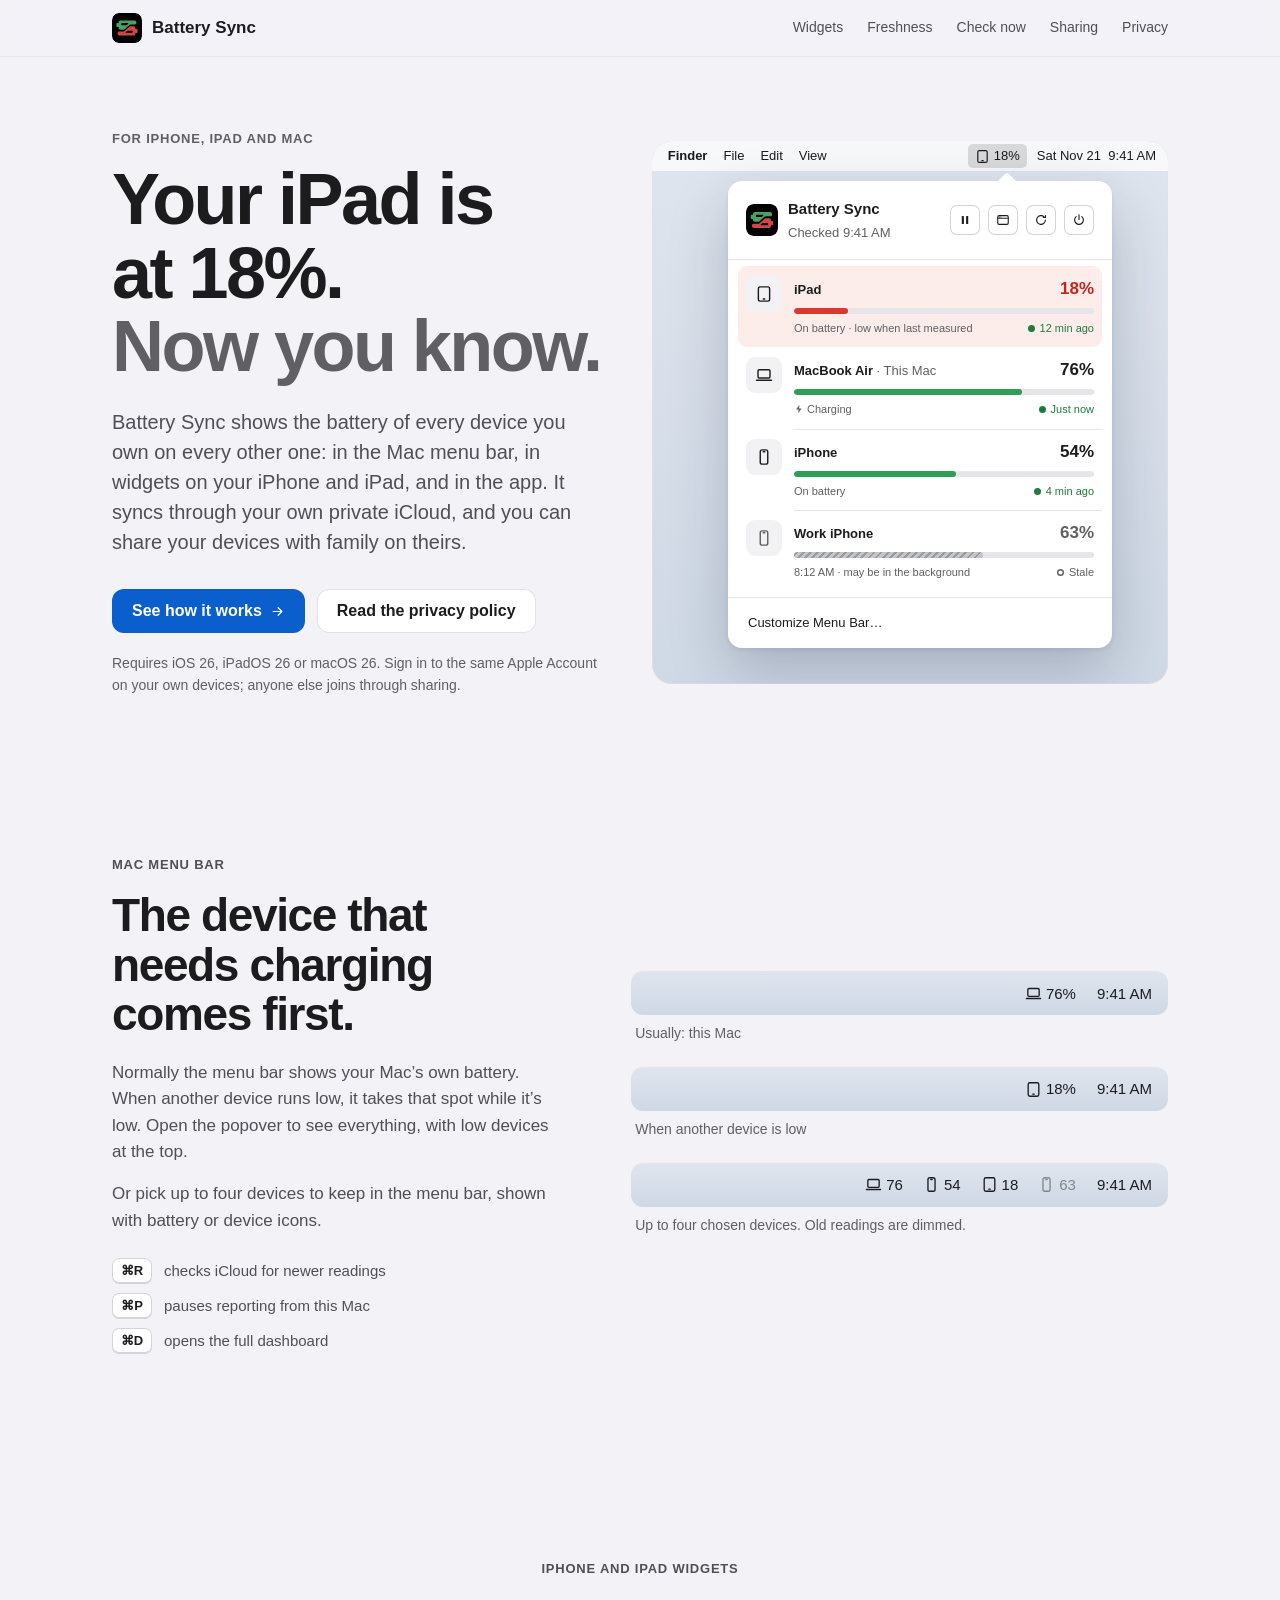
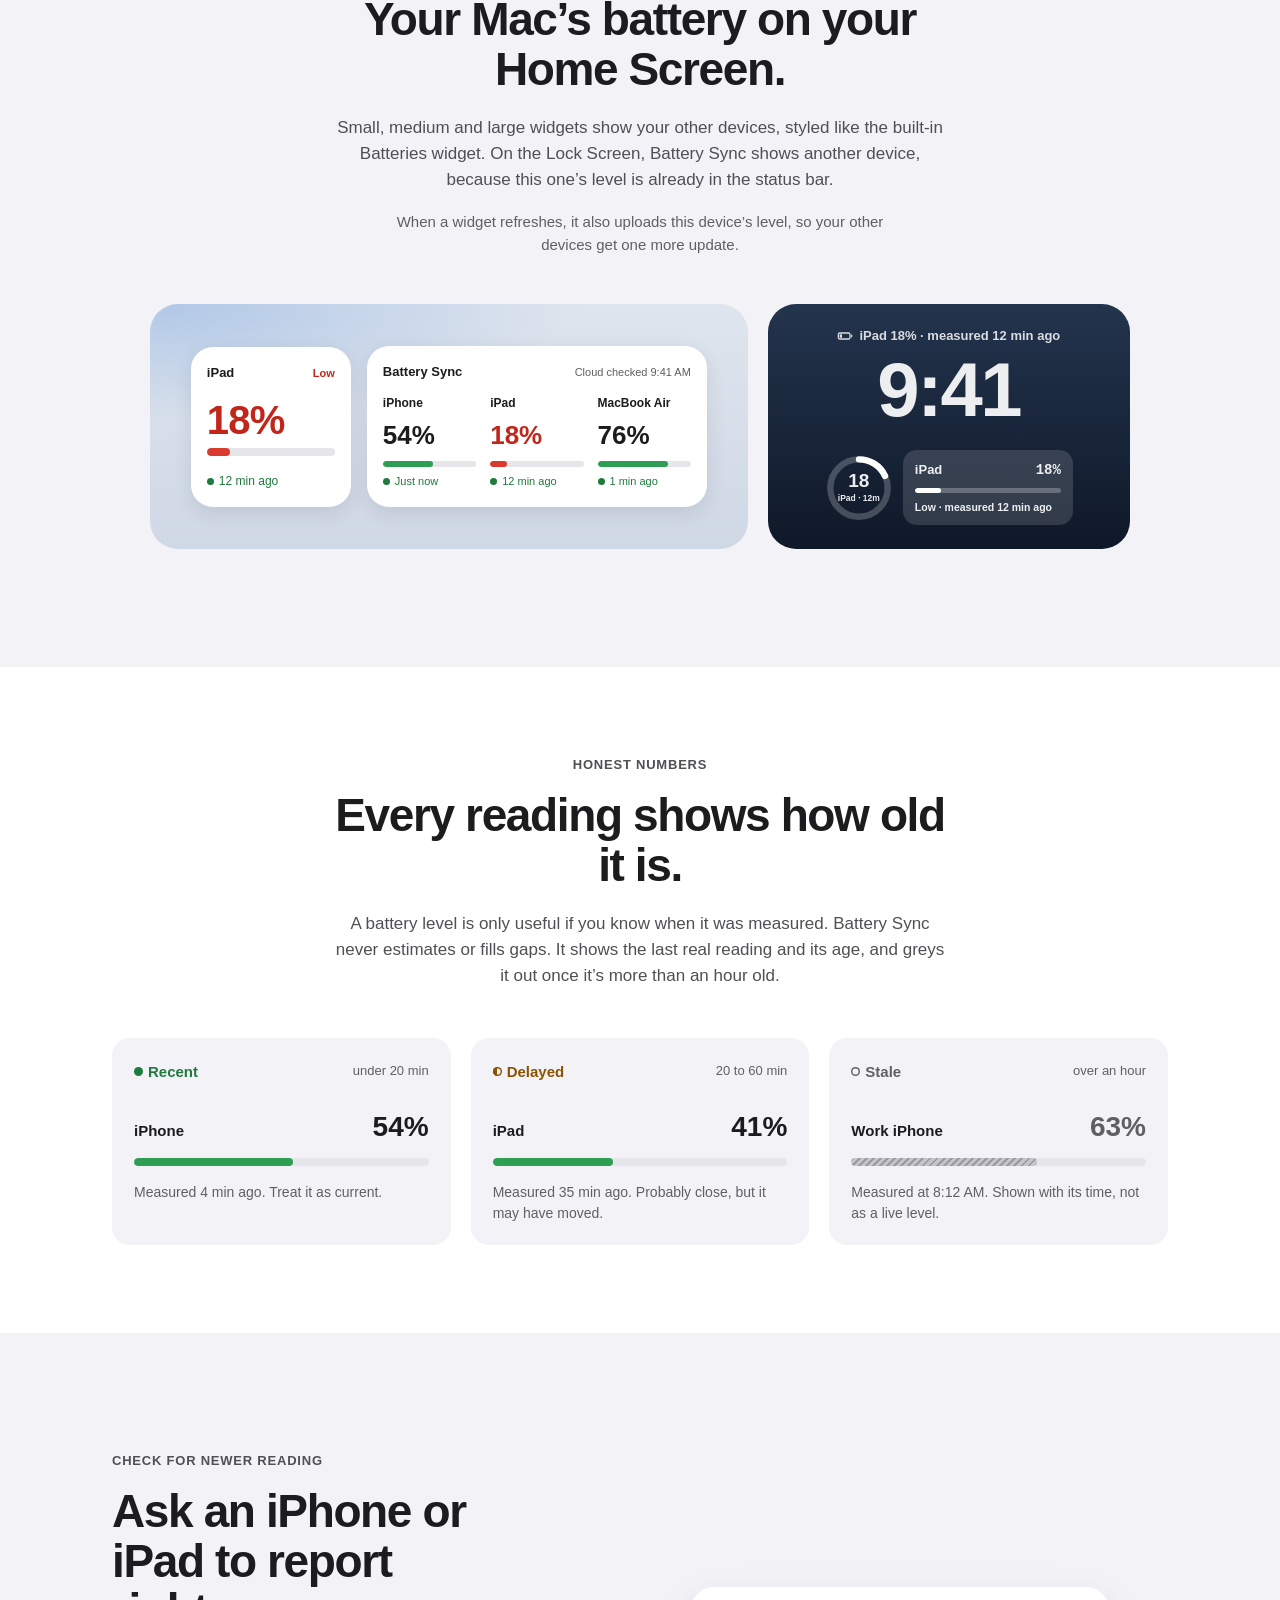
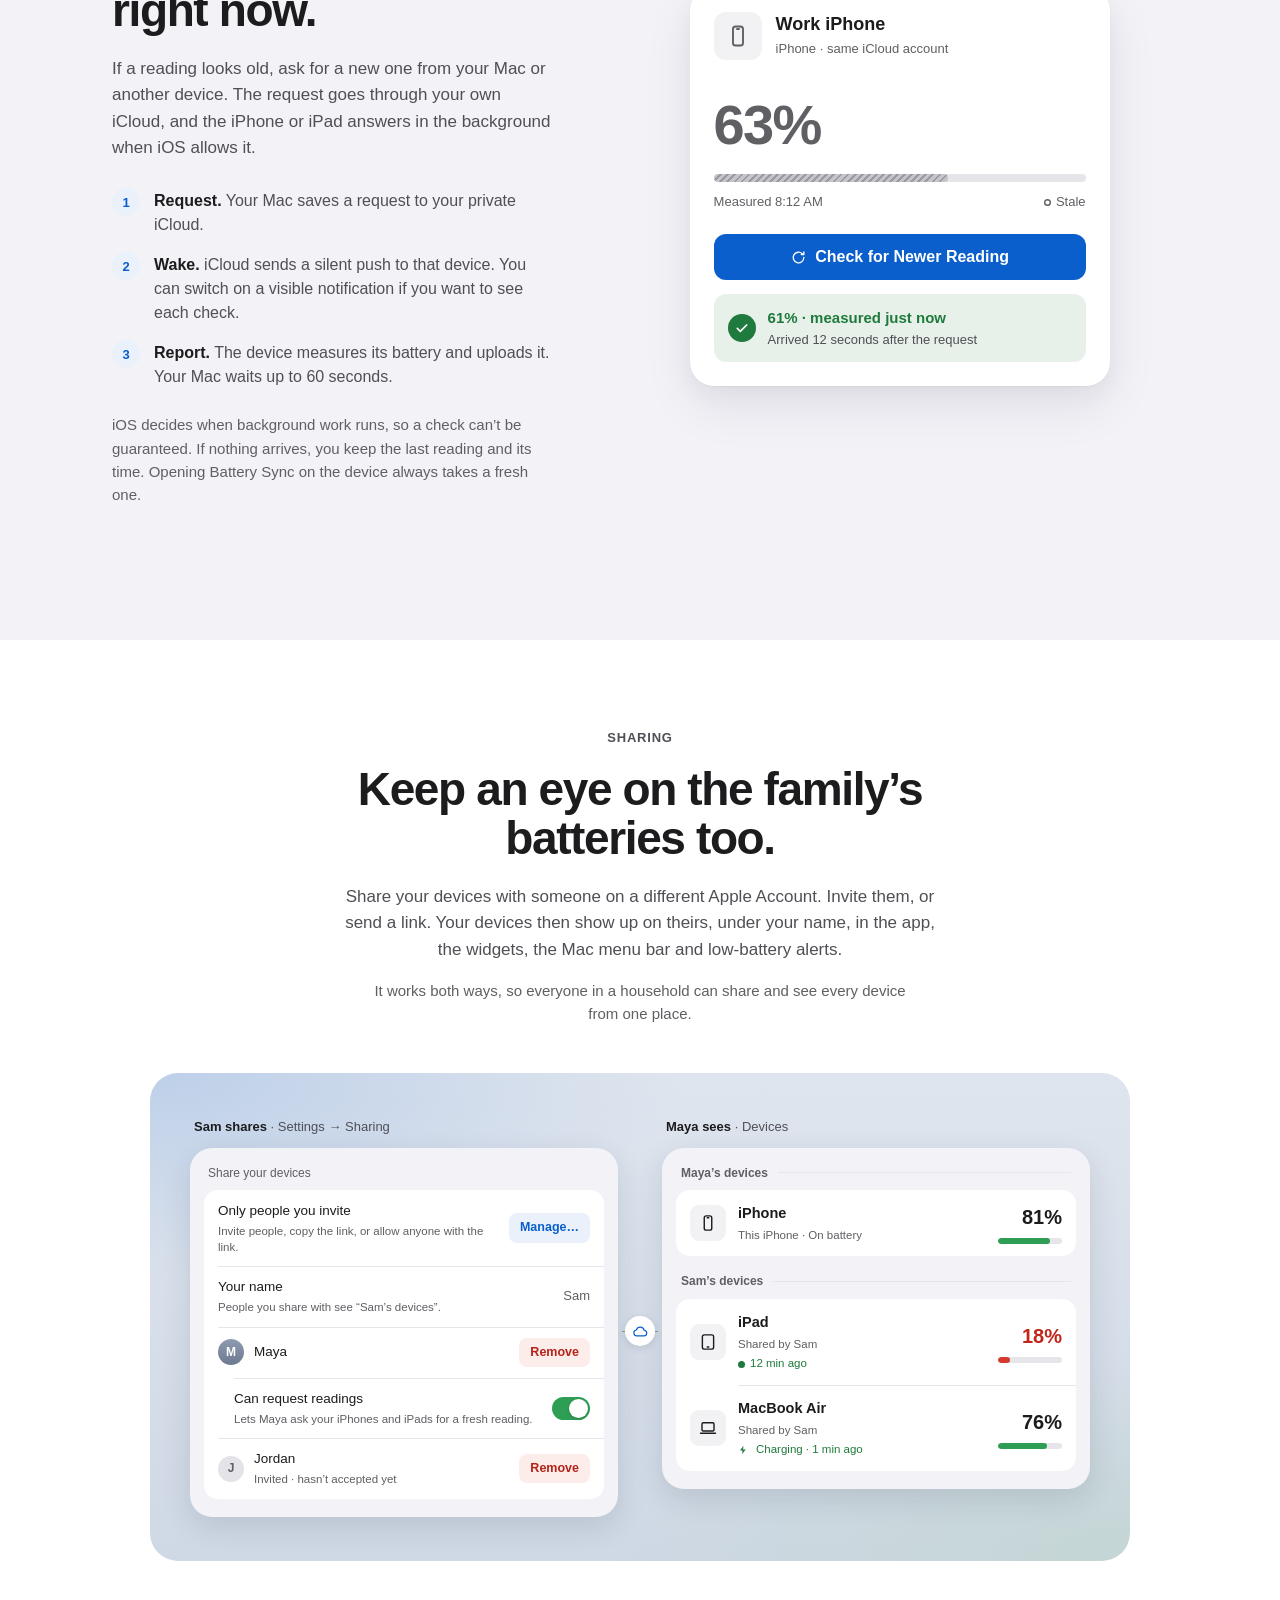
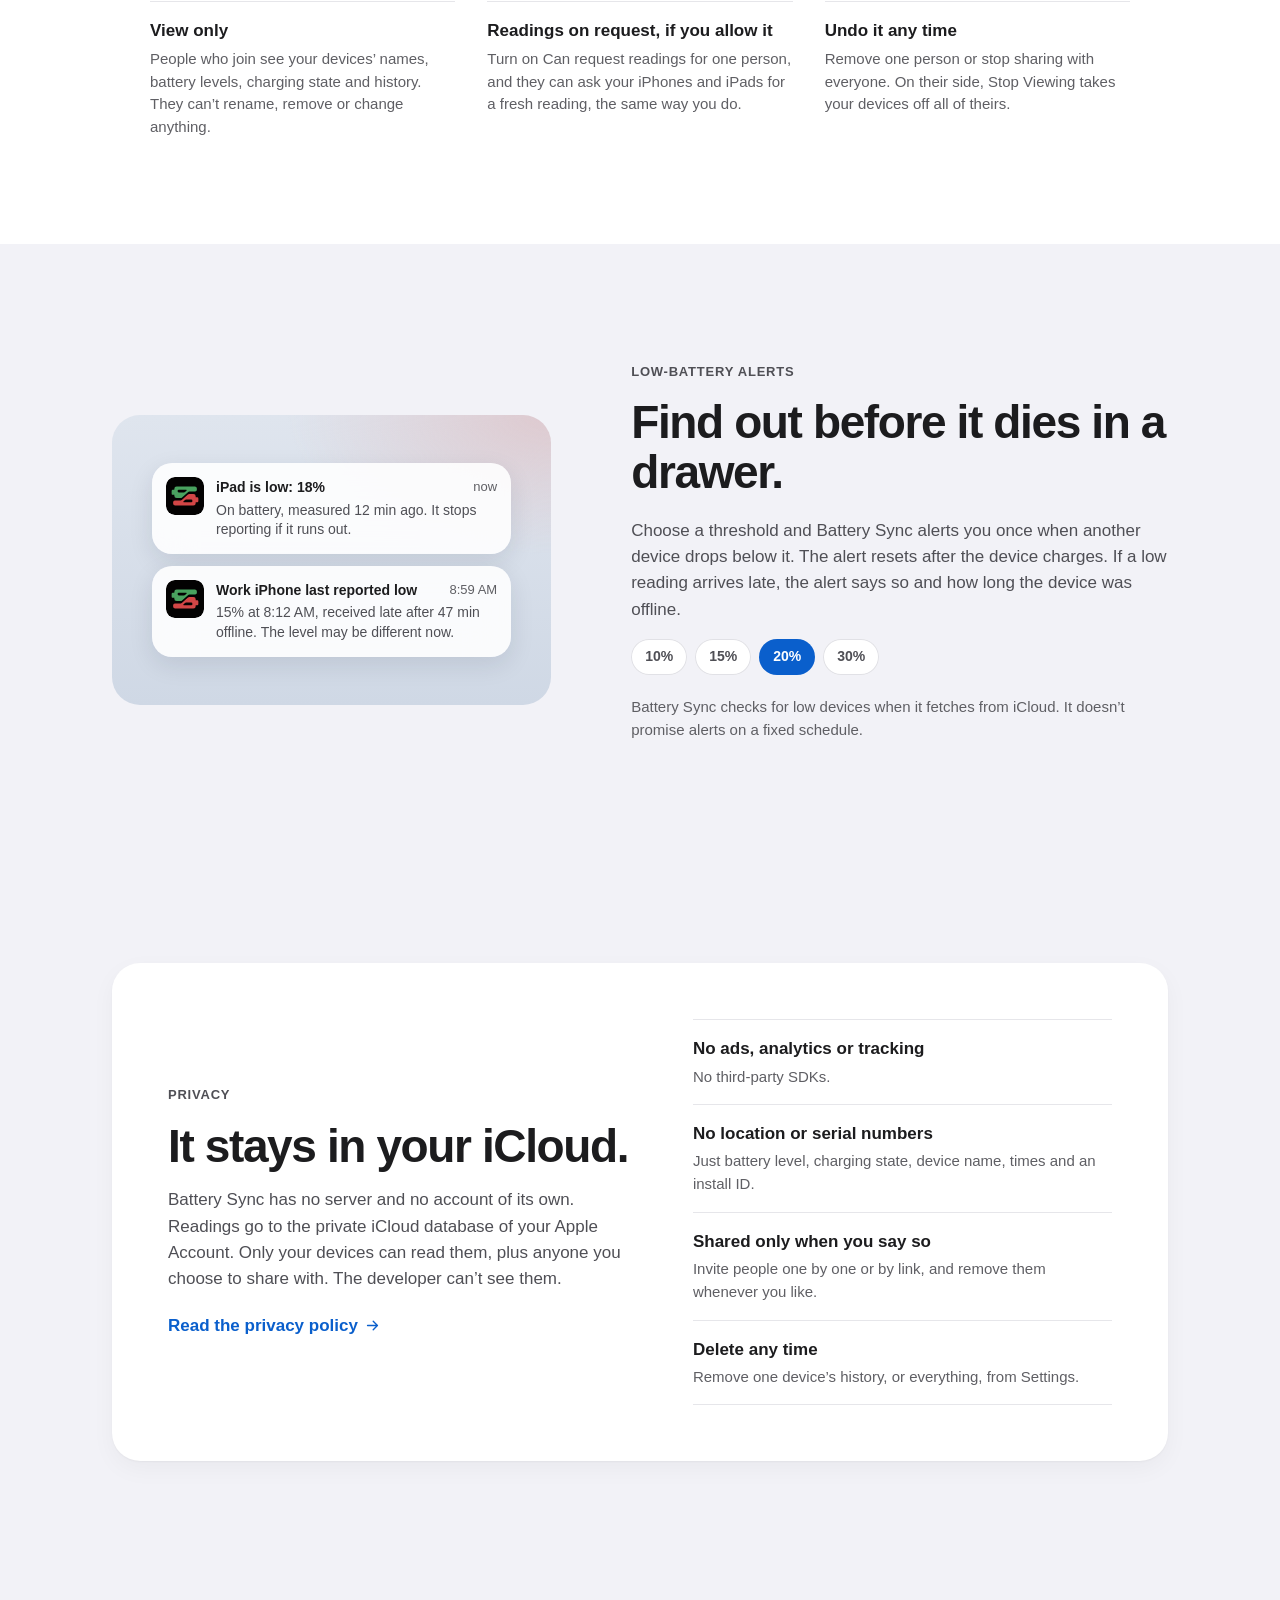
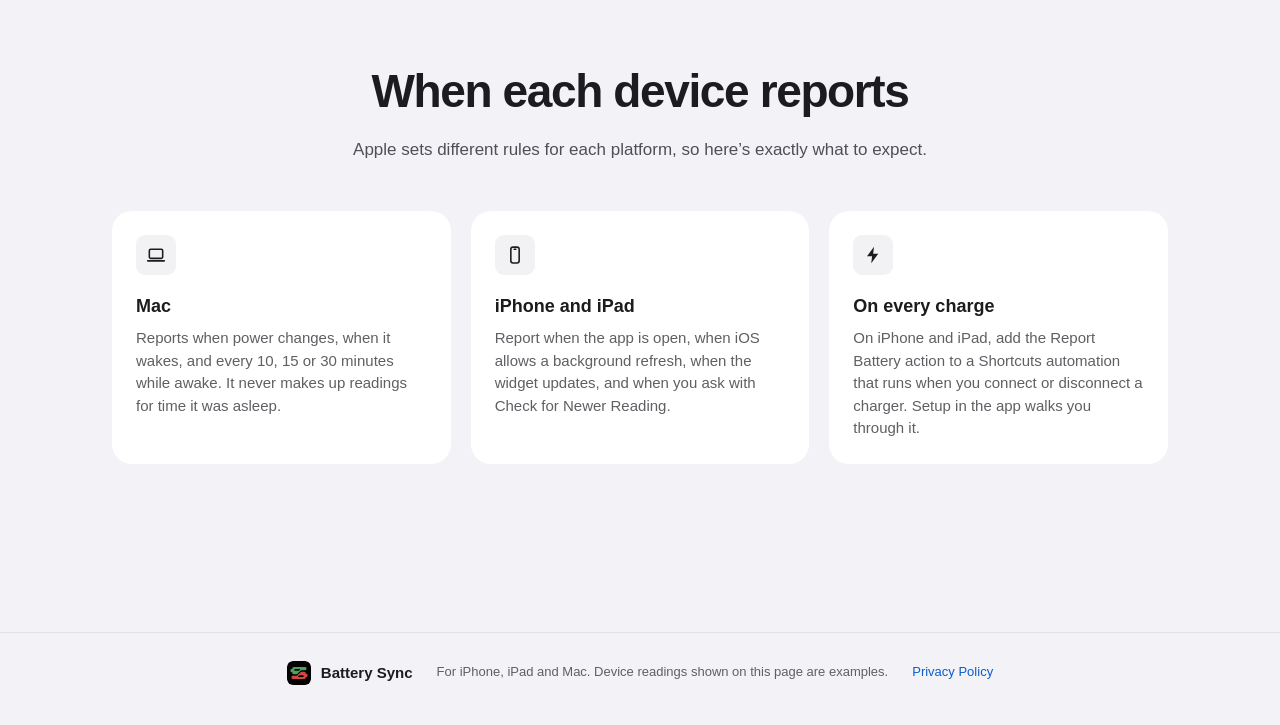
==== commit 6cad2a89: "Describe sharing on the home page and in the privacy policy Add a Sharing section to the home page w" ====
--- a/index.html
+++ b/index.html
@@ -26,6 +26,7 @@
     <symbol id="g-power" viewBox="0 0 24 24"><path d="M12 3v8"/><path d="M7.1 6.3a7.5 7.5 0 1 0 9.8 0"/></symbol>
     <symbol id="g-battery" viewBox="0 0 24 24"><rect x="2" y="7.5" width="17.5" height="9" rx="2.4"/><path d="M22 10.8v2.4"/><rect fill="currentColor" stroke="none" x="4" y="9.5" width="3.5" height="5" rx=".8"/></symbol>
     <symbol id="g-check" viewBox="0 0 24 24"><path d="M5 12.5l4.5 4.5L19 7.5"/></symbol>
+    <symbol id="g-cloud" viewBox="0 0 24 24"><path d="M7 19h10.5a4.5 4.5 0 0 0 .4-8.98A6.5 6.5 0 0 0 5.4 9.6 4.75 4.75 0 0 0 7 19z"/></symbol>
     <symbol id="g-arrow" viewBox="0 0 24 24"><path d="M5 12h14M13 6l6 6-6 6"/></symbol>
   </svg>
 
@@ -36,6 +37,7 @@
         <a href="#widgets">Widgets</a>
         <a href="#freshness">Freshness</a>
         <a href="#check">Check now</a>
+        <a href="#sharing">Sharing</a>
         <a href="/privacy">Privacy</a>
       </div>
     </div>
@@ -46,12 +48,12 @@
       <div class="hero-copy">
         <p class="eyebrow">For iPhone, iPad and Mac</p>
         <h1>Your iPad is at&nbsp;18%.<br><span>Now you know.</span></h1>
-        <p class="hero-lede">Battery Sync shows the battery of every device you own on every other one: in the Mac menu bar, in widgets on your iPhone and iPad, and in the app. It syncs through your own private iCloud.</p>
+        <p class="hero-lede">Battery Sync shows the battery of every device you own on every other one: in the Mac menu bar, in widgets on your iPhone and iPad, and in the app. It syncs through your own private iCloud, and you can share your devices with family on theirs.</p>
         <div class="hero-actions">
           <a class="button primary" href="#how">See how it works <svg class="g"><use href="#g-arrow"/></svg></a>
           <a class="button" href="/privacy">Read the privacy policy</a>
         </div>
-        <p class="hero-note">Requires iOS 27, iPadOS 27 or macOS 27 and the same Apple Account on each device.</p>
+        <p class="hero-note">Requires iOS 26, iPadOS 26 or macOS 26. Sign in to the same Apple Account on your own devices; anyone else joins through sharing.</p>
       </div>
 
       <div class="hero-visual" aria-label="The Battery Sync menu bar popover on a Mac, listing an iPad at 18 percent, a MacBook Air at 76 percent and charging, an iPhone at 54 percent, and a work iPhone whose reading is stale." role="img">
@@ -256,6 +258,93 @@
       </div>
     </section>
 
+    <!-- Sharing -->
+    <section class="feature band" id="sharing">
+      <div class="container">
+        <div class="copy center">
+          <p class="kicker">Sharing</p>
+          <h2>Keep an eye on the family’s batteries&nbsp;too.</h2>
+          <p>Share your devices with someone on a different Apple Account. Invite them, or send a link. Your devices then show up on theirs, under your name, in the app, the widgets, the Mac menu bar and low-battery alerts.</p>
+          <p class="small">It works both ways, so everyone in a household can share and see every device from one place.</p>
+        </div>
+
+        <div class="share-visual">
+          <figure class="share-pane">
+            <figcaption><b>Sam shares</b> · Settings → Sharing</figcaption>
+            <div class="screen" role="img" aria-label="Sam’s sharing settings: shared only with people Sam invites, shown as Sam’s devices. Maya has joined and can request readings. Jordan is invited but hasn’t accepted yet.">
+              <p class="set-label">Share your devices</p>
+              <div class="set-card">
+                <div class="set-row">
+                  <div><b>Only people you invite</b><span>Invite people, copy the link, or allow anyone with the link.</span></div>
+                  <span class="rbtn">Manage…</span>
+                </div>
+                <div class="set-row">
+                  <div><b>Your name</b><span>People you share with see “Sam’s devices”.</span></div>
+                  <span class="set-value">Sam</span>
+                </div>
+                <div class="set-row">
+                  <div class="who"><span class="avatar">M</span><b>Maya</b></div>
+                  <span class="rbtn danger">Remove</span>
+                </div>
+                <div class="set-row sub">
+                  <div><b>Can request readings</b><span>Lets Maya ask your iPhones and iPads for a fresh reading.</span></div>
+                  <span class="switch on"></span>
+                </div>
+                <div class="set-row">
+                  <div class="who"><span class="avatar dim">J</span><div><b>Jordan</b><span>Invited · hasn’t accepted yet</span></div></div>
+                  <span class="rbtn danger">Remove</span>
+                </div>
+              </div>
+            </div>
+          </figure>
+
+          <div class="share-link" aria-hidden="true"><span><svg class="g"><use href="#g-cloud"/></svg></span></div>
+
+          <figure class="share-pane">
+            <figcaption><b>Maya sees</b> · Devices</figcaption>
+            <div class="screen" role="img" aria-label="Maya’s Devices screen: her own iPhone at 81 percent, then a group called Sam’s devices with an iPad at 18 percent, low, and a MacBook Air at 76 percent, charging, each marked Shared by Sam.">
+              <p class="group-sep"><span>Maya’s devices</span></p>
+              <div class="set-card">
+                <div class="prow">
+                  <span class="dtile"><svg class="g"><use href="#g-phone"/></svg></span>
+                  <div class="pbody"><b>iPhone</b><span>This iPhone · On battery</span></div>
+                  <div class="pval"><span class="pct">81%</span><div class="lbar"><i style="width:81%"></i></div></div>
+                </div>
+              </div>
+              <p class="group-sep"><span>Sam’s devices</span></p>
+              <div class="set-card">
+                <div class="prow">
+                  <span class="dtile"><svg class="g"><use href="#g-ipad"/></svg></span>
+                  <div class="pbody"><b>iPad</b><span>Shared by Sam</span><span class="fresh recent"><i class="dot"></i>12 min ago</span></div>
+                  <div class="pval"><span class="pct low">18%</span><div class="lbar"><i class="low" style="width:18%"></i></div></div>
+                </div>
+                <div class="prow">
+                  <span class="dtile"><svg class="g"><use href="#g-laptop"/></svg></span>
+                  <div class="pbody"><b>MacBook Air</b><span>Shared by Sam</span><span class="fresh recent"><svg class="g bolt"><use href="#g-bolt"/></svg>Charging · 1 min ago</span></div>
+                  <div class="pval"><span class="pct">76%</span><div class="lbar"><i style="width:76%"></i></div></div>
+                </div>
+              </div>
+            </div>
+          </figure>
+        </div>
+
+        <dl class="share-terms">
+          <div>
+            <dt>View only</dt>
+            <dd>People who join see your devices’ names, battery levels, charging state and history. They can’t rename, remove or change anything.</dd>
+          </div>
+          <div>
+            <dt>Readings on request, if you allow it</dt>
+            <dd>Turn on Can request readings for one person, and they can ask your iPhones and iPads for a fresh reading, the same way you do.</dd>
+          </div>
+          <div>
+            <dt>Undo it any time</dt>
+            <dd>Remove one person or stop sharing with everyone. On their side, Stop Viewing takes your devices off all of theirs.</dd>
+          </div>
+        </dl>
+      </div>
+    </section>
+
     <!-- Alerts -->
     <section class="feature">
       <div class="container split reverse">
@@ -294,12 +383,13 @@
           <div class="copy">
             <p class="kicker">Privacy</p>
             <h2>It stays in your iCloud.</h2>
-            <p>Battery Sync has no server and no account of its own. Readings go to the private iCloud database of your Apple Account, which only your devices can read. The developer can’t see them.</p>
+            <p>Battery Sync has no server and no account of its own. Readings go to the private iCloud database of your Apple Account. Only your devices can read them, plus anyone you choose to share with. The developer can’t see them.</p>
             <a class="textlink" href="/privacy">Read the privacy policy <svg class="g"><use href="#g-arrow"/></svg></a>
           </div>
           <ul class="privacy-list">
             <li><b>No ads, analytics or tracking</b><span>No third-party SDKs.</span></li>
             <li><b>No location or serial numbers</b><span>Just battery level, charging state, device name, times and an install ID.</span></li>
+            <li><b>Shared only when you say so</b><span>Invite people one by one or by link, and remove them whenever you like.</span></li>
             <li><b>Delete any time</b><span>Remove one device’s history, or everything, from Settings.</span></li>
           </ul>
         </div>
--- a/assets/home.css
+++ b/assets/home.css
@@ -512,6 +512,186 @@
 .dc-result b { color: var(--recent); font-size: 15px; }
 .dc-result span { color: var(--secondary); }
 
+/* Sharing: Settings → Sharing on one account, Devices on the other (SharingSettingsView, PhoneRootView) */
+.share-visual {
+  display: grid;
+  gap: 24px;
+  max-width: 980px;
+  margin: 0 auto;
+  padding: 20px 16px;
+  border-radius: 28px;
+  background:
+    radial-gradient(90% 70% at 100% 100%, color-mix(in srgb, var(--recent) 14%, var(--desk)) 0%, transparent 60%),
+    radial-gradient(90% 70% at 0% 0%, color-mix(in srgb, var(--accent) 16%, var(--desk)) 0%, transparent 60%),
+    linear-gradient(180deg, var(--desk) 0%, var(--desk-2) 100%);
+}
+@media (min-width: 600px) { .share-visual { padding: 36px 32px; } }
+@media (min-width: 880px) {
+  .share-visual { grid-template-columns: 1fr 44px 1fr; gap: 0; align-items: start; padding: 44px 40px; }
+}
+
+.share-pane { margin: 0; min-width: 0; }
+.share-pane figcaption { font-size: 13px; color: var(--secondary); margin: 0 4px 10px; }
+.share-pane figcaption b { color: var(--text); font-weight: 600; }
+
+.screen {
+  background: var(--background);
+  border-radius: 22px;
+  padding: 16px 14px 18px;
+  box-shadow: 0 10px 30px rgba(20, 30, 50, 0.12);
+  font-size: 13px;
+}
+@media (prefers-color-scheme: dark) { .screen { box-shadow: 0 0 0 1px var(--line); } }
+
+.set-label { margin: 0 4px 8px; font-size: 12px; font-weight: 500; color: var(--muted); }
+.set-card { background: var(--surface); border-radius: 14px; overflow: hidden; }
+.set-row {
+  display: flex;
+  align-items: center;
+  gap: 12px;
+  padding: 11px 14px;
+  min-height: 46px;
+  position: relative;
+}
+.set-row + .set-row::before {
+  content: "";
+  position: absolute;
+  top: 0;
+  left: 14px;
+  right: 0;
+  height: 1px;
+  background: var(--divider);
+}
+.set-row.sub { padding-left: 30px; }
+.set-row.sub::before { left: 30px; }
+.set-row > div:first-child { flex: 1; min-width: 0; display: flex; flex-direction: column; gap: 2px; }
+.set-row b { font-weight: 500; font-size: 13.5px; }
+.set-row span:not([class]) { font-size: 11.5px; color: var(--muted); line-height: 1.35; }
+.set-row .who { flex-direction: row !important; align-items: center; gap: 10px !important; }
+.set-row .who > div { display: flex; flex-direction: column; gap: 2px; min-width: 0; }
+.avatar {
+  flex: none;
+  width: 26px;
+  height: 26px;
+  border-radius: 50%;
+  display: grid;
+  place-items: center;
+  font-size: 12px;
+  font-weight: 600;
+  color: #fff;
+  background: linear-gradient(180deg, #8e9bb0, #6c7a90);
+}
+.avatar.dim { background: var(--stale-tint); color: var(--muted); }
+.set-value { color: var(--muted); font-size: 13px; }
+
+.rbtn {
+  flex: none;
+  font-size: 12.5px;
+  font-weight: 600;
+  padding: 5px 11px;
+  border-radius: 8px;
+  color: var(--link);
+  background: var(--healthy-tint);
+  white-space: nowrap;
+}
+.rbtn.danger { color: var(--destructive); background: var(--danger-tint); }
+
+.switch {
+  flex: none;
+  width: 38px;
+  height: 23px;
+  border-radius: 99px;
+  background: var(--track);
+  position: relative;
+}
+.switch::after {
+  content: "";
+  position: absolute;
+  top: 2px;
+  left: 2px;
+  width: 19px;
+  height: 19px;
+  border-radius: 50%;
+  background: #fff;
+  box-shadow: 0 1px 3px rgba(0, 0, 0, 0.2);
+}
+.switch.on { background: var(--charging); }
+.switch.on::after { left: 17px; }
+
+.group-sep {
+  display: flex;
+  align-items: center;
+  gap: 10px;
+  margin: 0 5px 8px;
+  font-size: 12px;
+  font-weight: 600;
+  color: var(--muted);
+}
+.group-sep::after { content: ""; flex: 1; height: 1px; background: var(--divider); }
+.set-card + .group-sep { margin-top: 16px; }
+
+.prow { display: flex; align-items: center; gap: 12px; padding: 12px 14px; position: relative; }
+.prow + .prow::before {
+  content: "";
+  position: absolute;
+  top: 0;
+  left: 62px;
+  right: 0;
+  height: 1px;
+  background: var(--divider);
+}
+.pbody { flex: 1; min-width: 0; display: flex; flex-direction: column; gap: 2px; }
+.pbody b { font-weight: 600; font-size: 14.5px; }
+.pbody > span { font-size: 11.5px; color: var(--muted); white-space: nowrap; overflow: hidden; text-overflow: ellipsis; }
+.pbody .fresh { font-size: 11.5px; }
+.pbody .fresh.recent { color: var(--recent); }
+.pval { flex: none; width: 64px; text-align: right; }
+.pval .pct { font-size: 20px; font-weight: 700; }
+.pval .lbar { margin-top: 5px; }
+
+.share-link { display: none; }
+@media (min-width: 880px) {
+  .share-link {
+    display: flex;
+    align-items: center;
+    justify-content: center;
+    align-self: stretch;
+    position: relative;
+    padding-top: 28px;
+  }
+  .share-link::before {
+    content: "";
+    position: absolute;
+    left: 4px;
+    right: 4px;
+    top: calc(50% + 14px);
+    border-top: 1.5px dashed color-mix(in srgb, var(--muted) 50%, transparent);
+  }
+  .share-link span {
+    position: relative;
+    width: 30px;
+    height: 30px;
+    border-radius: 50%;
+    display: grid;
+    place-items: center;
+    font-size: 15px;
+    color: var(--accent);
+    background: var(--surface);
+    box-shadow: 0 2px 8px rgba(20, 30, 50, 0.12);
+  }
+}
+
+.share-terms {
+  display: grid;
+  gap: 0;
+  max-width: 980px;
+  margin: 40px auto 0;
+}
+@media (min-width: 860px) { .share-terms { grid-template-columns: repeat(3, 1fr); gap: 32px; } }
+.share-terms div { border-top: 1px solid var(--divider); padding: 16px 0 18px; }
+.share-terms dt { font-weight: 600; margin: 0 0 4px; }
+.share-terms dd { margin: 0; color: var(--muted); font-size: 15px; line-height: 1.5; }
+
 /* Alerts */
 .chips { display: flex; flex-wrap: wrap; gap: 8px; margin: 8px 0 20px; }
 .chips span {
